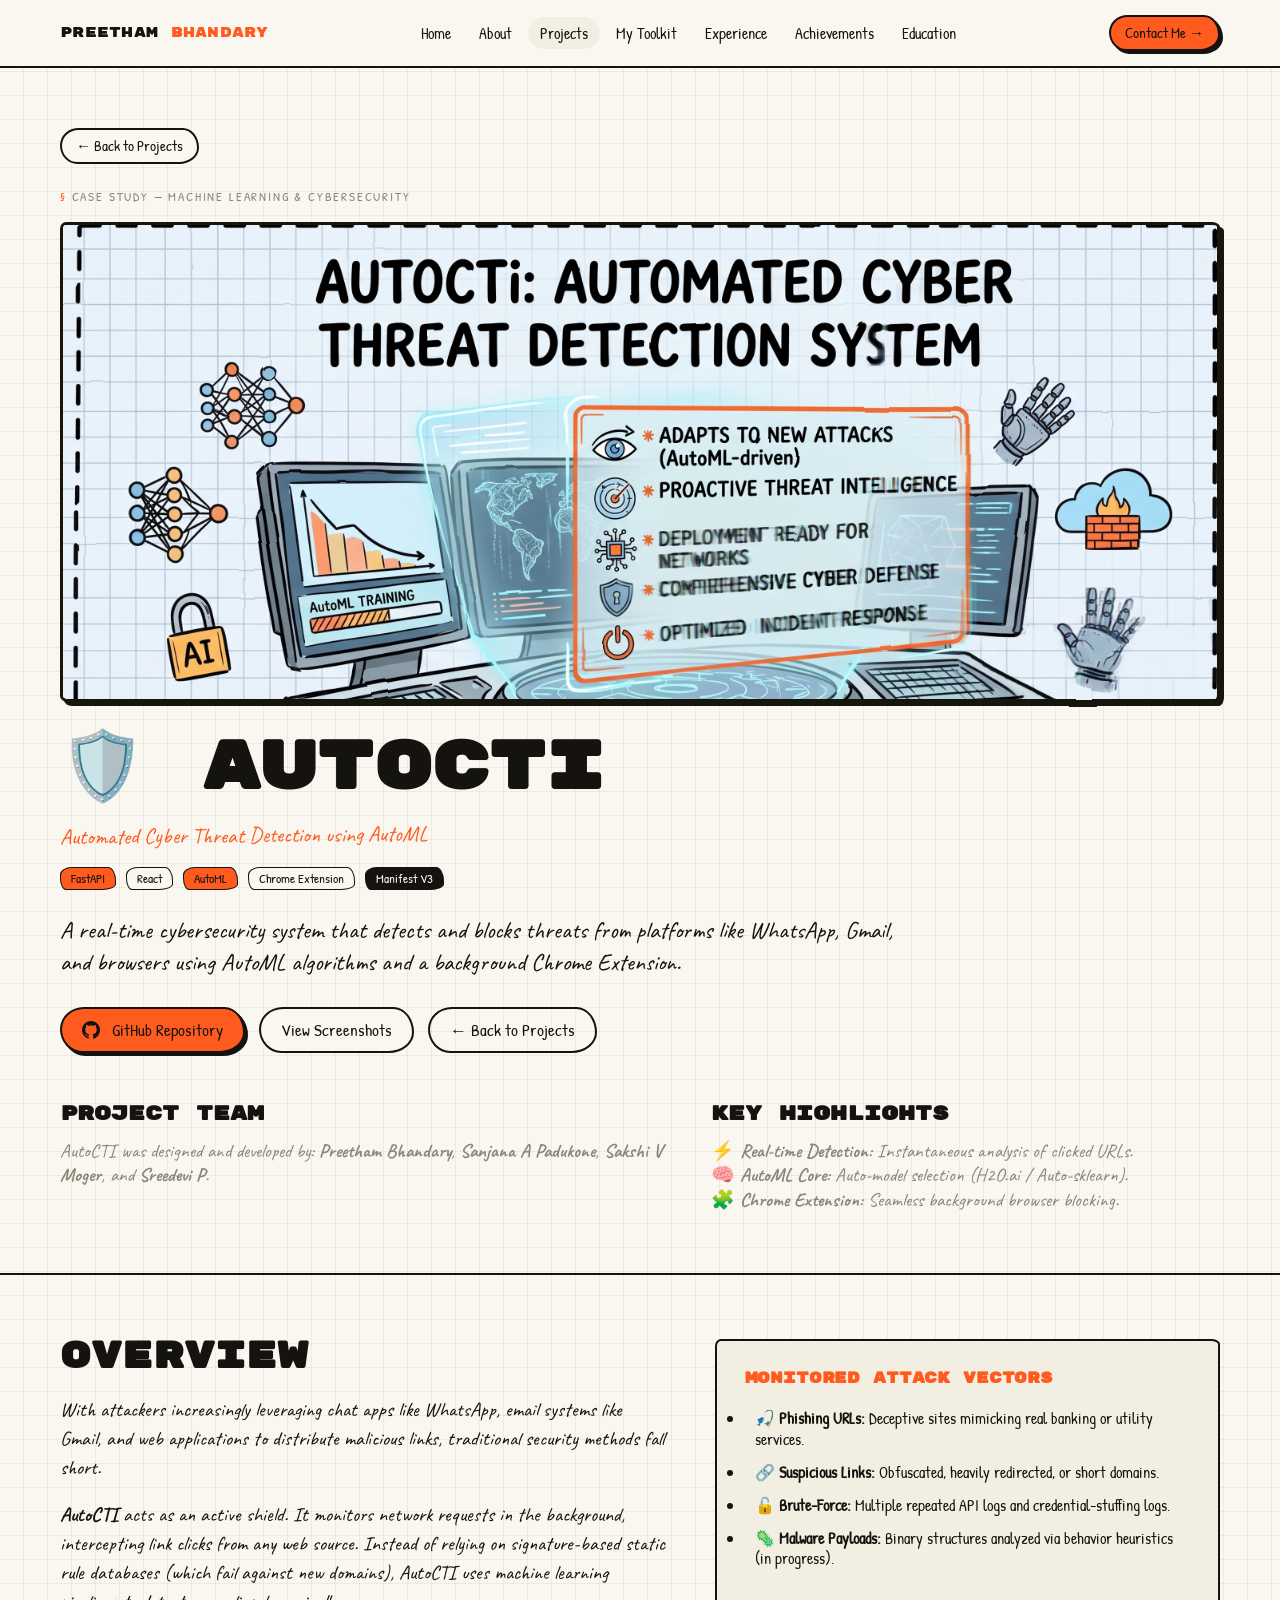
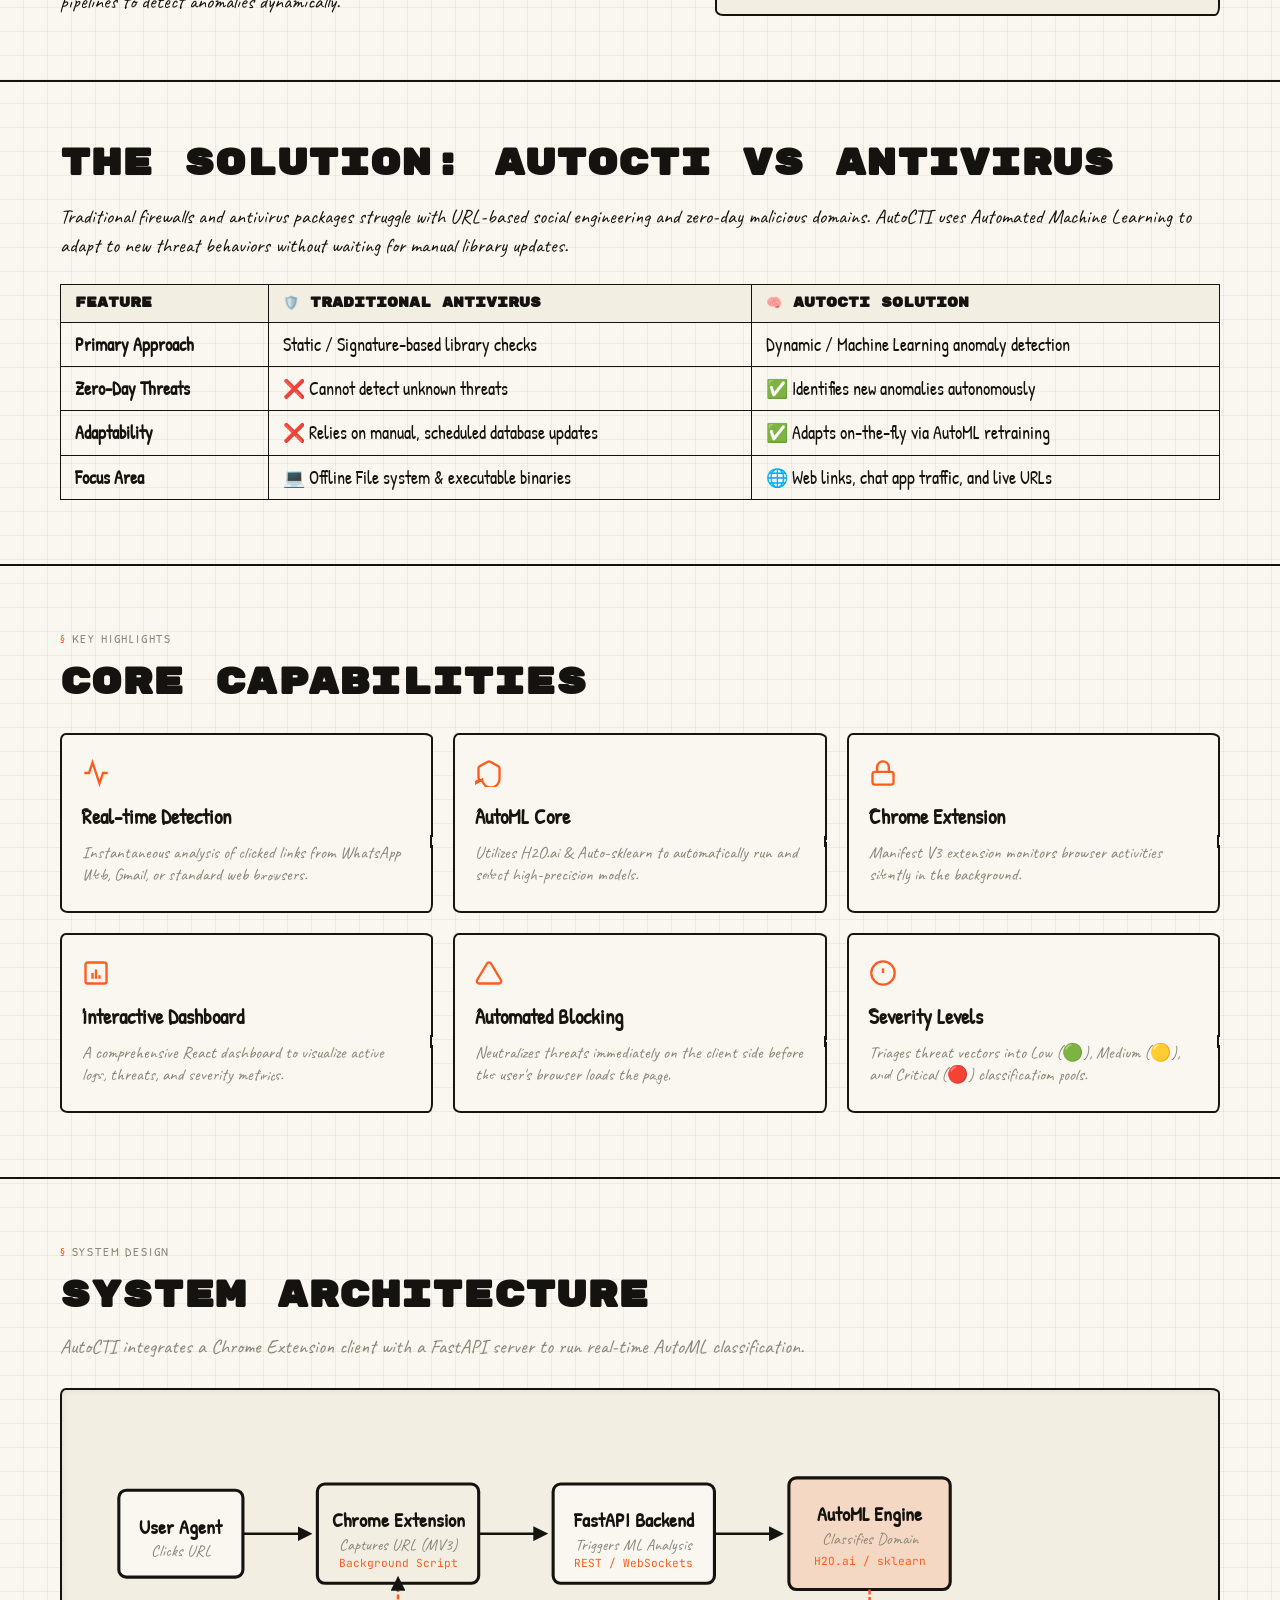
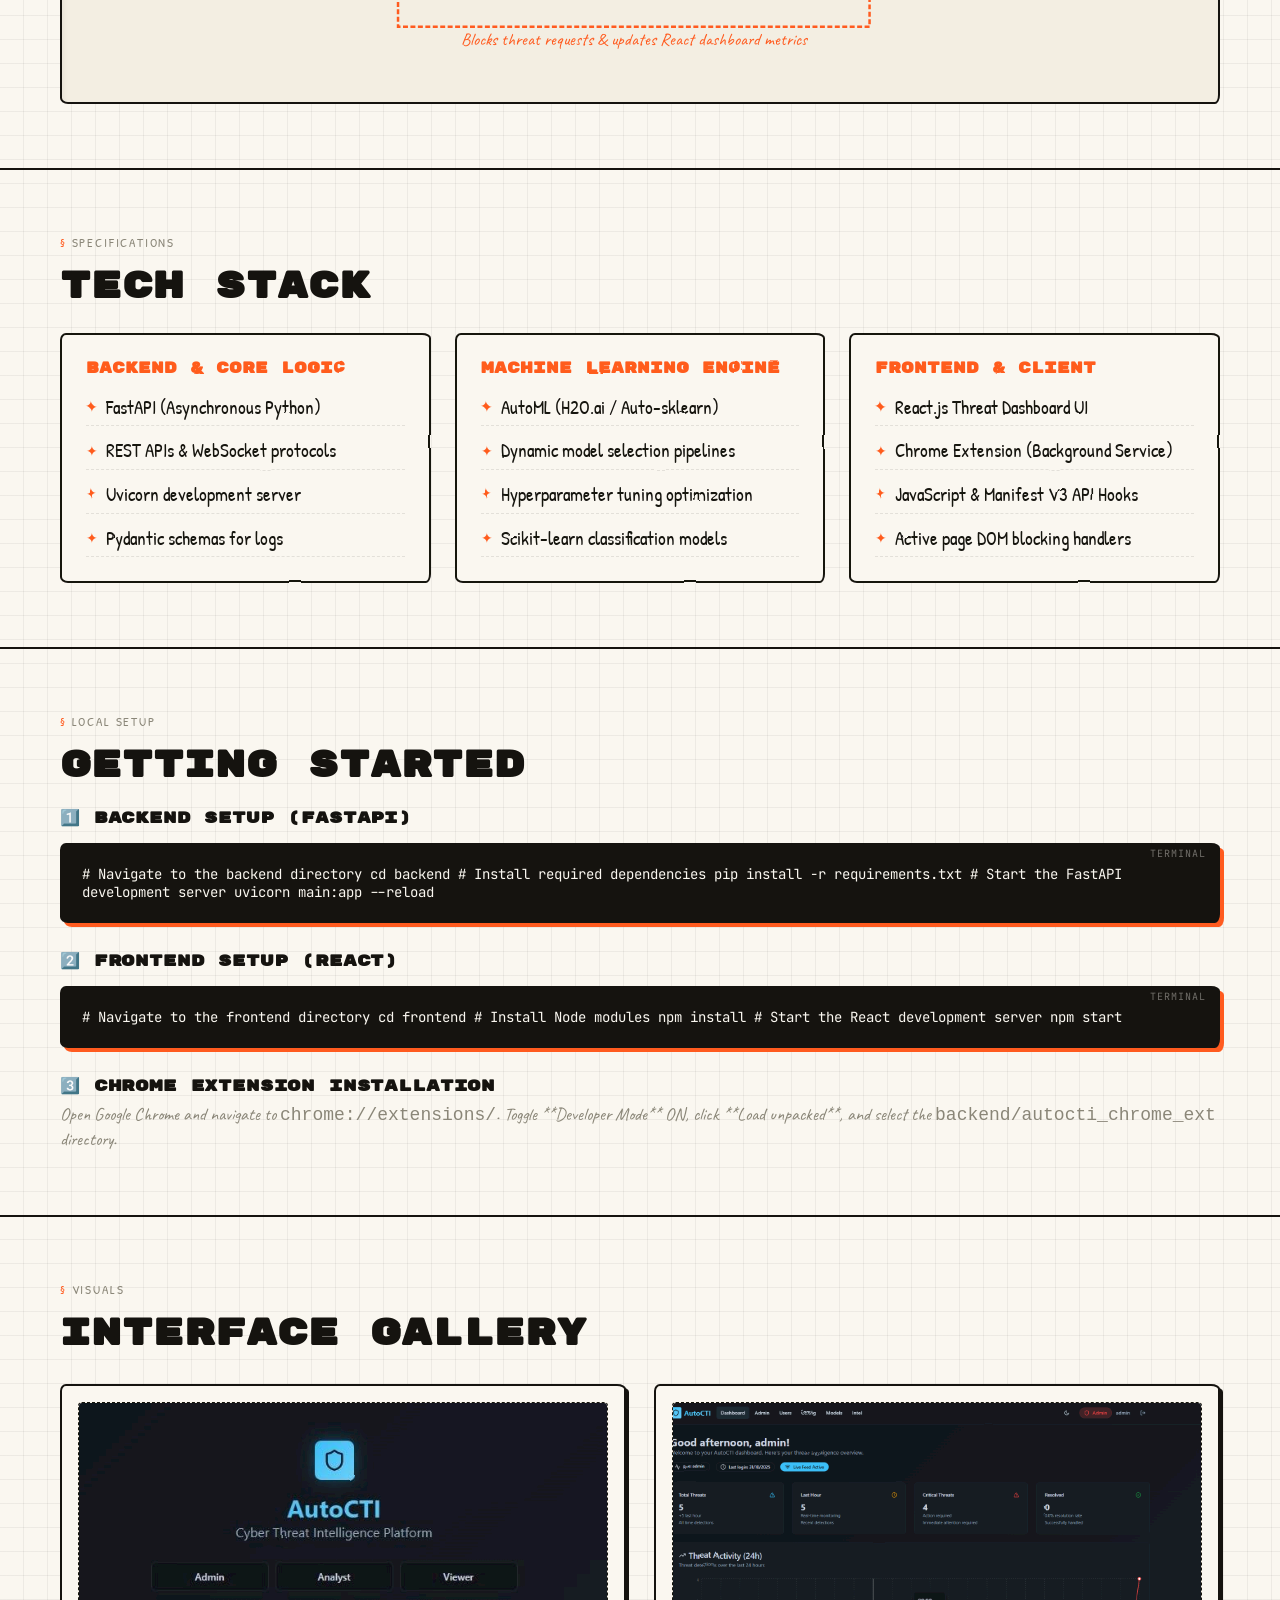
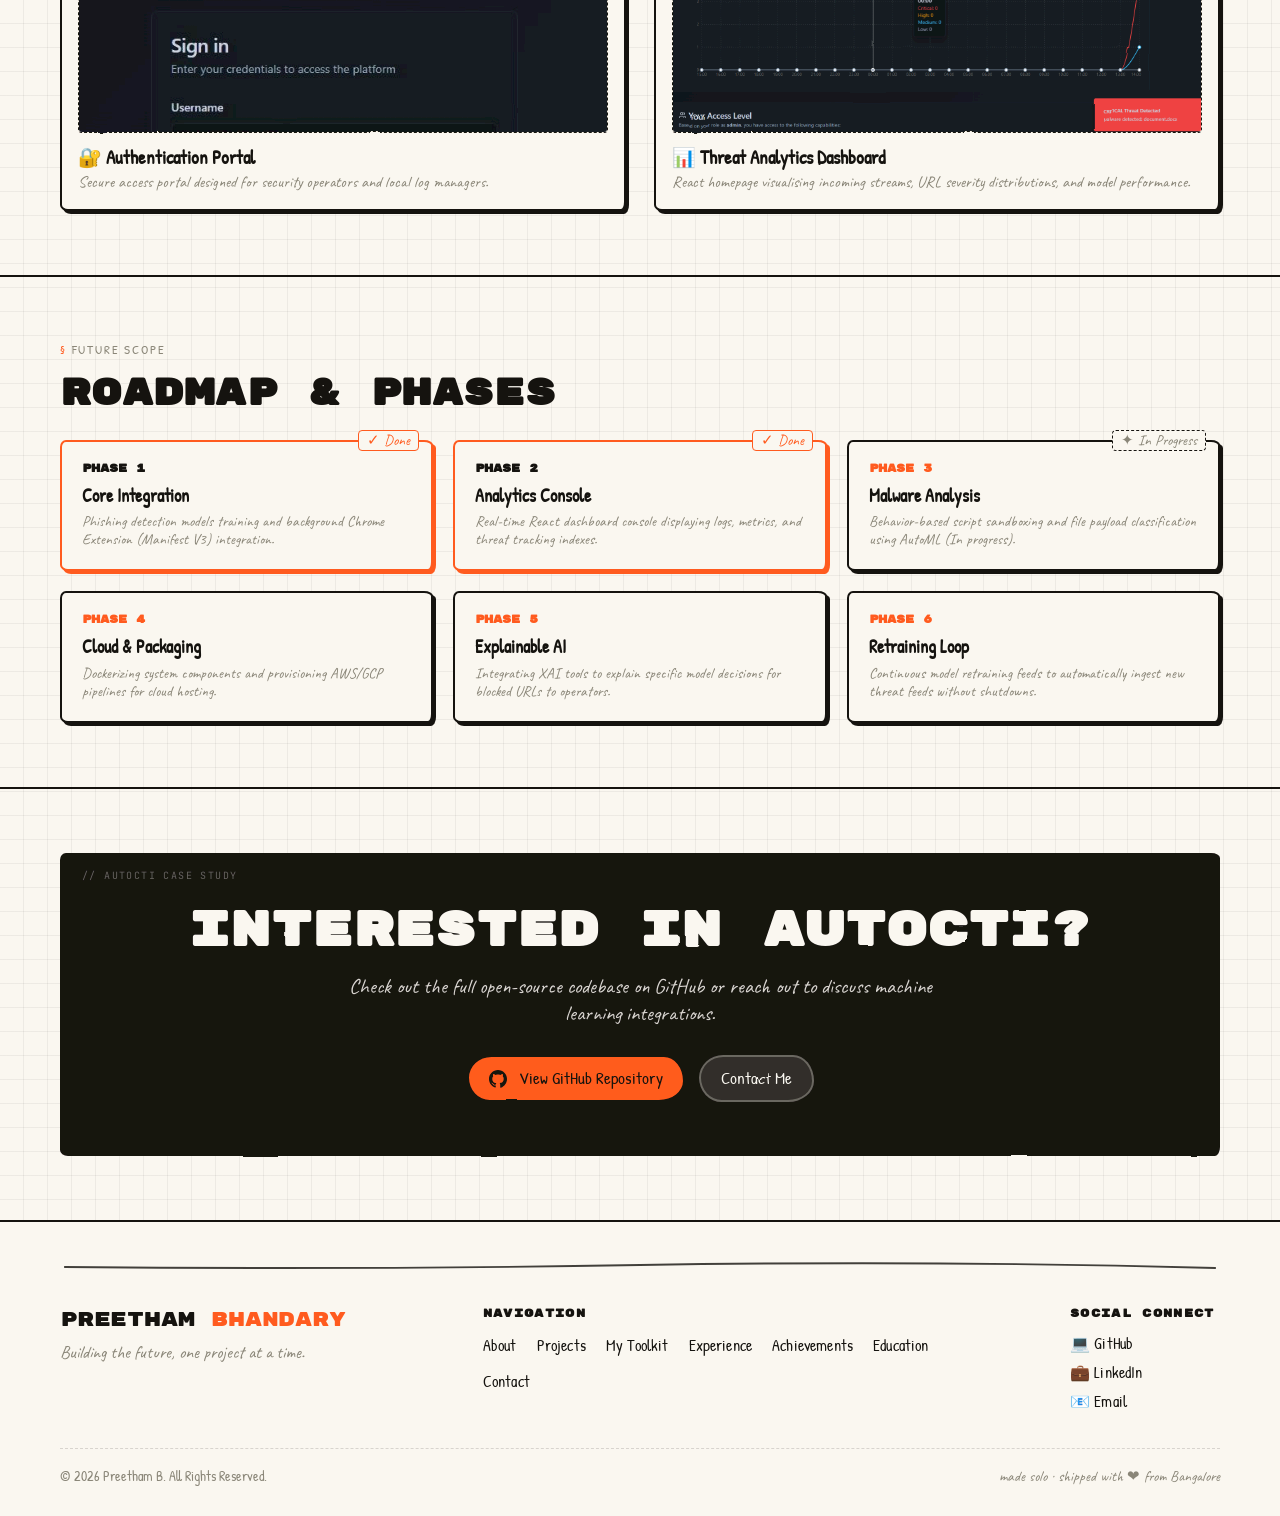
==== project-autocti.html @ 62f21dab "feat: complete portfolio updates, layout improvements, and design cleanup" ====
<!DOCTYPE html>
<html lang="en">

<head>
  <meta charset="UTF-8" />
  <meta name="viewport" content="width=device-width, initial-scale=1" />
  <title>AutoCTI Case Study — Preetham Bhandary</title>
  <meta name="description"
    content="Detailed case study of AutoCTI — an Automated Cyber Threat Detection system using AutoML, FastAPI, and React. Built by Preetham Bhandary." />
  <link rel="canonical" href="project-autocti.html" />
  <meta property="og:type" content="website" />
  <meta property="og:title" content="AutoCTI Case Study — Preetham Bhandary" />
  <meta property="og:description"
    content="Automated cyber threat detection utilizing machine learning, real-time WebSockets, and modern web tech stacks." />
  <!-- Fonts -->
  <link rel="preconnect" href="https://fonts.googleapis.com" />
  <link rel="preconnect" href="https://fonts.gstatic.com" crossorigin />
  <link
    href="https://fonts.googleapis.com/css2?family=Caveat:wght@400;600&family=Patrick+Hand&family=Rubik+Mono+One&family=JetBrains+Mono:wght@400;600&family=DM+Serif+Display:ital@0;1&display=swap"
    rel="stylesheet" />
  <link rel="stylesheet" href="shared.css" />

  <style>
    /* ===== CASE STUDY PAGE STYLES ===== */
    .case-hero {
      padding: 60px 0;
      border-bottom: 2px solid var(--rule);
      text-align: left;
      position: relative;
    }

    .case-banner {
      width: 100%;
      height: clamp(240px, 40vw, 480px);
      border: 3px solid var(--rule);
      border-radius: var(--radius);
      overflow: hidden;
      margin-bottom: 32px;
      background: var(--paper-2);
      box-shadow: 4px 4px 0 var(--rule);
    }

    .case-banner img {
      width: 100%;
      height: 100%;
      object-fit: cover;
      object-position: top;
      display: block;
    }

    .tech-badges {
      display: flex;
      gap: 10px;
      flex-wrap: wrap;
      margin: 18px 0 24px;
    }

    .case-title {
      font-size: clamp(32px, 6vw, 68px);
      line-height: 1.0;
      margin-bottom: 16px;
    }

    .case-meta {
      display: grid;
      grid-template-columns: 1.2fr 1fr;
      gap: 40px;
      margin-top: 48px;
      align-items: start;
    }

    .case-meta h3 {
      font-family: 'Rubik Mono One', sans-serif;
      font-size: 20px;
      margin-bottom: 12px;
      text-transform: uppercase;
    }

    /* Grid Layouts for Sections */
    .two-col-grid {
      display: grid;
      grid-template-columns: 1.2fr 1fr;
      gap: 48px;
    }

    .detail-section {
      padding: 64px 0;
      border-bottom: 2px solid var(--rule);
    }

    .section-title {
      font-family: 'Rubik Mono One', sans-serif;
      font-size: clamp(24px, 4vw, 36px);
      line-height: 1.0;
      margin-bottom: 20px;
    }

    .handwritten-highlight {
      font-family: 'Caveat', cursive;
      font-size: 22px;
      color: var(--accent);
      line-height: 1.3;
      margin-bottom: 20px;
      transform: rotate(-0.5deg);
    }

    /* Features Grid */
    .features-grid {
      display: grid;
      grid-template-columns: repeat(3, 1fr);
      gap: 20px;
      margin-top: 32px;
    }

    .feature-card {
      padding: 24px 20px;
      min-height: 180px;
      display: flex;
      flex-direction: column;
      gap: 12px;
      transition: transform 0.15s ease, box-shadow 0.15s ease;
    }

    .feature-card:hover {
      transform: translate(-3px, -3px);
      box-shadow: 4px 4px 0 var(--rule);
    }

    .feature-card svg {
      color: var(--accent);
      margin-bottom: 4px;
    }

    .feature-card h4 {
      font-family: 'Patrick Hand', cursive;
      font-size: 21px;
      font-weight: bold;
    }

    .feature-card p {
      font-family: 'Caveat', cursive;
      font-size: 17px;
      color: var(--muted);
      line-height: 1.25;
    }

    /* Architecture SVG Diagram */
    .arch-container {
      background: var(--paper-2);
      border: 2px solid var(--rule);
      border-radius: var(--radius);
      padding: 32px;
      margin-top: 28px;
      overflow-x: auto;
      display: flex;
      justify-content: center;
      box-shadow: inset 2px 2px 5px rgba(0, 0, 0, 0.05);
    }

    .arch-svg {
      min-width: 800px;
      height: auto;
    }

    /* Tech Stack */
    .tech-stack-grid {
      display: grid;
      grid-template-columns: repeat(3, 1fr);
      gap: 24px;
      margin-top: 28px;
    }

    .stack-box {
      padding: 24px;
    }

    .stack-box h4 {
      font-family: 'Rubik Mono One', sans-serif;
      font-size: 15px;
      margin-bottom: 16px;
      color: var(--accent);
    }

    .stack-box ul {
      list-style: none;
      display: flex;
      flex-direction: column;
      gap: 12px;
    }

    .stack-box li {
      font-family: 'Patrick Hand', cursive;
      font-size: 19px;
      display: flex;
      align-items: center;
      gap: 8px;
      border-bottom: 1px dashed rgba(21, 19, 15, .1);
      padding-bottom: 6px;
    }

    .stack-box li::before {
      content: "✦";
      color: var(--accent);
      font-size: 14px;
    }

    /* Table styling */
    .comparison-table {
      width: 100%;
      border-collapse: collapse;
      font-family: 'Patrick Hand', cursive;
      font-size: 18px;
      margin-top: 20px;
    }

    .comparison-table th,
    .comparison-table td {
      border: 1.5px solid var(--rule);
      padding: 10px 14px;
      text-align: left;
    }

    .comparison-table th {
      background: var(--paper-2);
      font-family: 'Rubik Mono One', sans-serif;
      font-size: 13px;
      text-transform: uppercase;
    }

    .comparison-table tr:hover {
      background: rgba(255, 91, 31, .04);
    }

    /* Gallery */
    .gallery-grid {
      display: grid;
      grid-template-columns: repeat(2, 1fr);
      gap: 28px;
      margin-top: 32px;
    }

    .gallery-item {
      border: 2px solid var(--rule);
      border-radius: var(--radius);
      background: var(--paper);
      padding: 16px;
      box-shadow: 3px 3px 0 var(--rule);
      transition: transform 0.15s ease, box-shadow 0.15s ease;
    }

    .gallery-item:hover {
      transform: translate(-3px, -3px);
      box-shadow: 6px 6px 0 var(--rule);
    }

    .gallery-visual {
      background: var(--paper-2);
      border: 1.5px dashed var(--rule);
      border-radius: 4px;
      aspect-ratio: 16/10;
      display: flex;
      align-items: center;
      justify-content: center;
      overflow: hidden;
      margin-bottom: 12px;
      position: relative;
    }

    .gallery-title {
      font-family: 'Patrick Hand', cursive;
      font-size: 19px;
      font-weight: bold;
    }

    .gallery-desc {
      font-family: 'Caveat', cursive;
      font-size: 16px;
      color: var(--muted);
      margin-top: 2px;
    }

    /* Timeline / Roadmap steps */
    .roadmap-list {
      list-style: none;
      display: grid;
      grid-template-columns: repeat(3, 1fr);
      gap: 20px;
      margin-top: 28px;
    }

    .roadmap-item {
      border: 2px solid var(--rule);
      border-radius: var(--radius);
      padding: 20px;
      position: relative;
      background: var(--paper);
      box-shadow: 3px 3px 0 var(--rule);
    }

    .roadmap-item.completed {
      border-color: var(--accent);
      box-shadow: 3px 3px 0 var(--accent);
    }

    .roadmap-item.completed::after {
      content: "✓ Done";
      position: absolute;
      top: -12px;
      right: 12px;
      font-family: 'Caveat', cursive;
      font-size: 15px;
      color: var(--accent);
      background: var(--paper);
      padding: 0 8px;
      border: 1.5px solid var(--accent);
      border-radius: 4px;
    }

    .roadmap-item.in-progress::after {
      content: "✦ In Progress";
      position: absolute;
      top: -12px;
      right: 12px;
      font-family: 'Caveat', cursive;
      font-size: 15px;
      color: var(--muted);
      background: var(--paper);
      padding: 0 8px;
      border: 1.5px dashed var(--rule);
      border-radius: 4px;
    }

    .roadmap-item h4 {
      font-family: 'Rubik Mono One', sans-serif;
      font-size: 11px;
      color: var(--accent);
      margin-bottom: 8px;
    }

    .roadmap-item.completed h4 {
      color: var(--ink);
    }

    .roadmap-item h5 {
      font-family: 'Patrick Hand', cursive;
      font-size: 18px;
      font-weight: bold;
      margin-bottom: 6px;
    }

    .roadmap-item p {
      font-family: 'Caveat', cursive;
      font-size: 15px;
      color: var(--muted);
      line-height: 1.2;
    }

    /* Getting started codes */
    .code-console {
      background: var(--ink);
      color: var(--paper);
      padding: 20px;
      border-radius: var(--radius);
      font-family: 'JetBrains Mono', monospace;
      font-size: 14px;
      margin-top: 14px;
      position: relative;
      overflow-x: auto;
      border: 2px solid var(--rule);
      box-shadow: 4px 4px 0 var(--accent);
    }

    .code-console::before {
      content: "Terminal";
      position: absolute;
      top: 2px;
      right: 12px;
      font-size: 10px;
      opacity: 0.4;
      text-transform: uppercase;
      letter-spacing: 0.1em;
    }

    /* CTA Section */
    .cta-box {
      border: 2px solid var(--rule);
      border-radius: var(--radius);
      background: var(--ink);
      color: var(--paper);
      padding: 52px 48px;
      text-align: center;
      margin: 64px 0;
      position: relative;
      overflow: hidden;
    }

    .cta-box::before {
      content: "// AUTOCTI CASE STUDY";
      font-family: 'JetBrains Mono', monospace;
      font-size: 10px;
      letter-spacing: .14em;
      opacity: .35;
      position: absolute;
      top: 14px;
      left: 20px;
    }

    .cta-box h2 {
      font-family: 'Rubik Mono One', sans-serif;
      font-size: clamp(26px, 4vw, 48px);
      line-height: 1.0;
      margin-bottom: 18px;
    }

    .cta-box p {
      font-family: 'Caveat', cursive;
      font-size: 21px;
      opacity: .85;
      max-width: 600px;
      margin: 0 auto 28px;
    }

    .cta-buttons {
      display: flex;
      gap: 14px;
      justify-content: center;
      flex-wrap: wrap;
    }

    /* RESPONSIVE BREAKPOINTS */
    @media (max-width: 980px) {
      .features-grid {
        grid-template-columns: repeat(2, 1fr);
      }

      .roadmap-list {
        grid-template-columns: 1fr;
        gap: 16px;
      }

      .tech-stack-grid {
        grid-template-columns: 1fr;
        gap: 16px;
      }

      .two-col-grid {
        grid-template-columns: 1fr;
        gap: 32px;
      }

      .case-meta {
        grid-template-columns: 1fr;
        gap: 24px;
      }
    }

    @media (max-width: 620px) {
      .features-grid {
        grid-template-columns: 1fr;
      }

      .gallery-grid {
        grid-template-columns: 1fr;
      }

      .cta-box {
        padding: 36px 20px;
      }
    }
    footer a {
      transition: color 0.15s;
    }
    footer a:hover {
      color: var(--accent) !important;
    }
  </style>
</head>

<body>

  <!-- SVG Filters -->
  <svg width="0" height="0" style="position:absolute;overflow:hidden" aria-hidden="true">
    <defs>
      <filter id="wobble">
        <feTurbulence type="fractalNoise" baseFrequency="0.018" numOctaves="2" seed="3" />
        <feDisplacementMap in="SourceGraphic" scale="2" />
      </filter>
      <filter id="wobble-2">
        <feTurbulence type="fractalNoise" baseFrequency="0.03" numOctaves="2" seed="7" />
        <feDisplacementMap in="SourceGraphic" scale="3" />
      </filter>
    </defs>
  </svg>

  <!-- NAVBAR -->
  <nav class="navbar" role="navigation">
    <div class="wrap nav-wrap">
      <a href="index.html" class="nav-logo">PREETHAM <span>BHANDARY</span></a>
      <ul class="nav-links">
        <li><a href="index.html">Home</a></li>
        <li><a href="index.html#about">About</a></li>
        <li><a href="projects.html" class="active">Projects</a></li>
        <li><a href="index.html#toolkit">My Toolkit</a></li>
        <li><a href="index.html#experience">Experience</a></li>
        <li><a href="index.html#achievements">Achievements</a></li>
        <li><a href="index.html#education">Education</a></li>
      </ul>
      <a href="index.html#contact" class="btn primary nav-cta sm">Contact Me →</a>
      <button class="nav-toggle" aria-label="Open menu" onclick="toggleMenu()">☰</button>
    </div>
  </nav>
  <div class="mobile-menu" id="mobileMenu">
    <a href="index.html" onclick="toggleMenu()">Home</a>
    <a href="index.html#about" onclick="toggleMenu()">About</a>
    <a href="projects.html" onclick="toggleMenu()">Projects</a>
    <a href="index.html#toolkit" onclick="toggleMenu()">My Toolkit</a>
    <a href="index.html#experience" onclick="toggleMenu()">Experience</a>
    <a href="index.html#achievements" onclick="toggleMenu()">Achievements</a>
    <a href="index.html#education" onclick="toggleMenu()">Education</a>
    <a href="index.html#contact" onclick="toggleMenu()">Contact</a>
  </div>

  <!-- HERO SECTION -->
  <header class="case-hero">
    <div class="wrap">
      <a href="projects.html" class="btn sm" style="margin-bottom: 24px;">← Back to Projects</a>
      <div class="section-tag">Case Study — Machine Learning &amp; Cybersecurity</div>

      <div class="case-banner wobble">
        <img src="photos/autocti.png" alt="AutoCTI - Automated Cyber Threat Detection Using AutoML" />
      </div>

      <h1 class="case-title h-display">🛡️ AutoCTI</h1>
      <p class="handwritten-highlight">Automated Cyber Threat Detection using AutoML</p>

      <div class="tech-badges">
        <span class="tag accent">FastAPI</span>
        <span class="tag">React</span>
        <span class="tag accent">AutoML</span>
        <span class="tag">Chrome Extension</span>
        <span class="tag ink">Manifest V3</span>
      </div>

      <p class="h-hand" style="font-size: 24px; line-height: 1.35; max-width: 850px; margin-bottom: 28px;">
        A real-time cybersecurity system that detects and blocks threats from platforms like WhatsApp, Gmail, and
        browsers using AutoML algorithms and a background Chrome Extension.
      </p>

      <div class="hero-ctas" style="justify-content: flex-start; margin-bottom: 0;">
        <a href="https://github.com/preethu2896/AUTOCTI" target="_blank" rel="noopener" class="btn primary">
          <svg viewBox="0 0 24 24" width="18" height="18" fill="currentColor" style="margin-right: 4px;">
            <path
              d="M12 0C5.37 0 0 5.37 0 12c0 5.3 3.43 9.8 8.205 11.385.6.11.82-.26.82-.577v-2.234c-3.338.724-4.042-1.61-4.042-1.61C4.422 18.07 3.633 17.7 3.633 17.7c-1.087-.744.084-.729.084-.729 1.205.084 1.838 1.236 1.838 1.236 1.07 1.835 2.809 1.305 3.495.998.108-.776.417-1.305.76-1.605-2.665-.3-5.466-1.332-5.466-5.93 0-1.31.465-2.38 1.235-3.22-.135-.303-.54-1.523.105-3.176 0 0 1.005-.322 3.3 1.23.96-.267 1.98-.399 3-.405 1.02.006 2.04.138 3 .405 2.28-1.552 3.285-1.23 3.285-1.23.645 1.653.24 2.873.12 3.176.765.84 1.23 1.91 1.23 3.22 0 4.61-2.805 5.625-5.475 5.92.42.36.81 1.096.81 2.22v3.293c0 .319.22.694.825.576C20.565 21.795 24 17.3 24 12c0-6.63-5.37-12-12-12z" />
          </svg>
          GitHub Repository
        </a>
        <a href="#gallery" class="btn">View Screenshots</a>
        <a href="projects.html" class="btn ghost">← Back to Projects</a>
      </div>

      <div class="case-meta">
        <div>
          <h3>Project Team</h3>
          <p class="h-hand" style="font-size: 19px; color: var(--muted)">
            AutoCTI was designed and developed by:
            <strong>Preetham Bhandary</strong>,
            <strong>Sanjana A Padukone</strong>,
            <strong>Sakshi V Moger</strong>, and
            <strong>Sreedevi P</strong>.
          </p>
        </div>
        <div>
          <h3>Key Highlights</h3>
          <p class="h-hand" style="font-size: 19px; color: var(--muted)">
            ⚡ <strong>Real-time Detection:</strong> Instantaneous analysis of clicked URLs.<br />
            🧠 <strong>AutoML Core:</strong> Auto-model selection (H2O.ai / Auto-sklearn).<br />
            🧩 <strong>Chrome Extension:</strong> Seamless background browser blocking.
          </p>
        </div>
      </div>
    </div>
  </header>

  <!-- OVERVIEW & PROBLEM STATEMENT -->
  <section class="detail-section" id="problem">
    <div class="wrap">
      <div class="two-col-grid reveal">
        <div>
          <h2 class="section-title">Overview</h2>
          <p class="h-hand" style="font-size: 20px; line-height: 1.45; margin-bottom: 18px;">
            With attackers increasingly leveraging chat apps like WhatsApp, email systems like Gmail, and web
            applications to distribute malicious links, traditional security methods fall short.
          </p>
          <p class="h-hand" style="font-size: 20px; line-height: 1.45;">
            <strong>AutoCTI</strong> acts as an active shield. It monitors network requests in the background,
            intercepting link clicks from any web source. Instead of relying on signature-based static rule databases
            (which fail against new domains), AutoCTI uses machine learning pipelines to detect anomalies dynamically.
          </p>
        </div>
        <div class="box fill" style="padding: 28px;">
          <h3 class="h-display" style="font-size: 15px; margin-bottom: 14px; color: var(--accent);">Monitored Attack
            Vectors</h3>
          <ul class="feature-list" style="margin-bottom: 0;">
            <li style="font-size: 16px; padding: 6px 10px;">🎣 <strong>Phishing URLs:</strong> Deceptive sites mimicking
              real banking or utility services.</li>
            <li style="font-size: 16px; padding: 6px 10px;">🔗 <strong>Suspicious Links:</strong> Obfuscated, heavily
              redirected, or short domains.</li>
            <li style="font-size: 16px; padding: 6px 10px;">🔓 <strong>Brute-Force:</strong> Multiple repeated API logs
              and credential-stuffing logs.</li>
            <li style="font-size: 16px; padding: 6px 10px;">🦠 <strong>Malware Payloads:</strong> Binary structures
              analyzed via behavior heuristics (in progress).</li>
          </ul>
        </div>
      </div>
    </div>
  </section>

  <!-- SOLUTION SECTION -->
  <section class="detail-section" id="solution">
    <div class="wrap">
      <div class="reveal">
        <h2 class="section-title">The Solution: AutoCTI vs Antivirus</h2>
        <p class="h-hand" style="font-size: 20px; line-height: 1.45; margin-bottom: 24px;">
          Traditional firewalls and antivirus packages struggle with URL-based social engineering and zero-day malicious
          domains. AutoCTI uses Automated Machine Learning to adapt to new threat behaviors without waiting for manual
          library updates.
        </p>

        <table class="comparison-table">
          <thead>
            <tr>
              <th>Feature</th>
              <th>🛡️ Traditional Antivirus</th>
              <th>🧠 AutoCTI Solution</th>
            </tr>
          </thead>
          <tbody>
            <tr>
              <td><strong>Primary Approach</strong></td>
              <td>Static / Signature-based library checks</td>
              <td>Dynamic / Machine Learning anomaly detection</td>
            </tr>
            <tr>
              <td><strong>Zero-Day Threats</strong></td>
              <td>❌ Cannot detect unknown threats</td>
              <td>✅ Identifies new anomalies autonomously</td>
            </tr>
            <tr>
              <td><strong>Adaptability</strong></td>
              <td>❌ Relies on manual, scheduled database updates</td>
              <td>✅ Adapts on-the-fly via AutoML retraining</td>
            </tr>
            <tr>
              <td><strong>Focus Area</strong></td>
              <td>💻 Offline File system &amp; executable binaries</td>
              <td>🌐 Web links, chat app traffic, and live URLs</td>
            </tr>
          </tbody>
        </table>
      </div>
    </div>
  </section>

  <!-- KEY FEATURES SECTION -->
  <section class="detail-section" id="features">
    <div class="wrap">
      <div class="section-tag">Key Highlights</div>
      <h2 class="section-title reveal">Core Capabilities</h2>

      <div class="features-grid">
        <!-- F1 -->
        <div class="box feature-card wobble reveal">
          <svg viewBox="0 0 24 24" width="28" height="28" stroke="currentColor" stroke-width="2" fill="none">
            <polyline points="22 12 18 12 15 21 9 3 6 12 2 12" />
          </svg>
          <h4>Real-time Detection</h4>
          <p>Instantaneous analysis of clicked links from WhatsApp Web, Gmail, or standard web browsers.</p>
        </div>
        <!-- F2 -->
        <div class="box feature-card wobble reveal" style="transition-delay: .05s">
          <svg viewBox="0 0 24 24" width="28" height="28" stroke="currentColor" stroke-width="2" fill="none">
            <path
              d="M21 16V8a2 2 0 0 0-1-1.73l-7-4a2 2 0 0 0-2 0l-7 4A2 2 0 0 0 3 8v8a2 2 0 0 0 1 1.73l-7 4a2 2 0 0 0 2 0l7-4A2 2 0 0 0 21 16z" />
          </svg>
          <h4>AutoML Core</h4>
          <p>Utilizes H2O.ai &amp; Auto-sklearn to automatically run and select high-precision models.</p>
        </div>
        <!-- F3 -->
        <div class="box feature-card wobble reveal" style="transition-delay: .1s">
          <svg viewBox="0 0 24 24" width="28" height="28" stroke="currentColor" stroke-width="2" fill="none">
            <rect x="3" y="11" width="18" height="11" rx="2" ry="2" />
            <path d="M7 11V7a5 5 0 0 1 10 0v4" />
          </svg>
          <h4>Chrome Extension</h4>
          <p>Manifest V3 extension monitors browser activities silently in the background.</p>
        </div>
        <!-- F4 -->
        <div class="box feature-card wobble reveal" style="transition-delay: .15s">
          <svg viewBox="0 0 24 24" width="28" height="28" stroke="currentColor" stroke-width="2" fill="none">
            <rect x="3" y="3" width="18" height="18" rx="2" />
            <path d="M9 17v-5M12 17V9M15 17v-3" />
          </svg>
          <h4>Interactive Dashboard</h4>
          <p>A comprehensive React dashboard to visualize active logs, threats, and severity metrics.</p>
        </div>
        <!-- F5 -->
        <div class="box feature-card wobble reveal" style="transition-delay: .2s">
          <svg viewBox="0 0 24 24" width="28" height="28" stroke="currentColor" stroke-width="2" fill="none">
            <path d="M10.29 3.86L1.82 18a2 2 0 0 0 1.71 3h16.94a2 2 0 0 0 1.71-3L13.71 3.86a2 2 0 0 0-3.42 0z" />
          </svg>
          <h4>Automated Blocking</h4>
          <p>Neutralizes threats immediately on the client side before the user's browser loads the page.</p>
        </div>
        <!-- F6 -->
        <div class="box feature-card wobble reveal" style="transition-delay: .25s">
          <svg viewBox="0 0 24 24" width="28" height="28" stroke="currentColor" stroke-width="2" fill="none">
            <circle cx="12" cy="12" r="10" />
            <line x1="12" y1="8" x2="12" y2="12" />
            <line x1="12" y1="16" x2="12.01" y2="16" />
          </svg>
          <h4>Severity Levels</h4>
          <p>Triages threat vectors into Low (🟢), Medium (🟡), and Critical (🔴) classification pools.</p>
        </div>
      </div>
    </div>
  </section>

  <!-- ARCHITECTURE SECTION -->
  <section class="detail-section" id="architecture">
    <div class="wrap">
      <div class="section-tag">System Design</div>
      <h2 class="section-title reveal">System Architecture</h2>
      <p class="h-hand" style="font-size: 20px; color: var(--muted); max-width: 750px; margin-bottom: 24px;">
        AutoCTI integrates a Chrome Extension client with a FastAPI server to run real-time AutoML classification.
      </p>

      <div class="arch-container reveal">
        <!-- SVG Architecture flow matching the sequence diagram in README -->
        <svg viewBox="0 0 880 200" class="arch-svg" xmlns="http://www.w3.org/2000/svg">
          <defs>
            <marker id="arrow" viewBox="0 0 10 10" refX="5" refY="5" markerWidth="6" markerHeight="6"
              orient="auto-start-reverse">
              <path d="M 0 0 L 10 5 L 0 10 z" fill="#15130f" />
            </marker>
          </defs>

          <!-- Column 1: User -->
          <rect x="20" y="55" width="100" height="70" rx="6" fill="#faf7f0" stroke="#15130f" stroke-width="2.5" />
          <text x="70" y="90" font-family="'Patrick Hand', cursive" font-size="16" font-weight="bold"
            text-anchor="middle" fill="#15130f">User Agent</text>
          <text x="70" y="108" font-family="'Caveat', cursive" font-size="13" text-anchor="middle" fill="#8a8678">Clicks
            URL</text>

          <line x1="120" y1="90" x2="170" y2="90" stroke="#15130f" stroke-width="2" marker-end="url(#arrow)" />

          <!-- Column 2: Chrome Extension -->
          <rect x="180" y="50" width="130" height="80" rx="6" fill="#f3eee2" stroke="#15130f" stroke-width="2.5" />
          <text x="245" y="85" font-family="'Patrick Hand', cursive" font-size="16" font-weight="bold"
            text-anchor="middle" fill="#15130f">Chrome Extension</text>
          <text x="245" y="103" font-family="'Caveat', cursive" font-size="13" text-anchor="middle"
            fill="#8a8678">Captures URL (MV3)</text>
          <text x="245" y="117" font-family="'JetBrains Mono', monospace" font-size="9" text-anchor="middle"
            fill="#ff5b1f">Background Script</text>

          <line x1="310" y1="90" x2="360" y2="90" stroke="#15130f" stroke-width="2" marker-end="url(#arrow)" />

          <!-- Column 3: FastAPI Backend -->
          <rect x="370" y="50" width="130" height="80" rx="6" fill="#faf7f0" stroke="#15130f" stroke-width="2.5" />
          <text x="435" y="85" font-family="'Patrick Hand', cursive" font-size="16" font-weight="bold"
            text-anchor="middle" fill="#15130f">FastAPI Backend</text>
          <text x="435" y="103" font-family="'Caveat', cursive" font-size="13" text-anchor="middle"
            fill="#8a8678">Triggers ML Analysis</text>
          <text x="435" y="117" font-family="'JetBrains Mono', monospace" font-size="9" text-anchor="middle"
            fill="#ff5b1f">REST / WebSockets</text>

          <line x1="500" y1="90" x2="550" y2="90" stroke="#15130f" stroke-width="2" marker-end="url(#arrow)" />

          <!-- Column 4: AutoML Engine -->
          <rect x="560" y="45" width="130" height="90" rx="6" fill="#ff5b1f" fill-opacity="0.15" stroke="#15130f"
            stroke-width="2.5" />
          <text x="625" y="80" font-family="'Patrick Hand', cursive" font-size="16" font-weight="bold"
            text-anchor="middle" fill="#15130f">AutoML Engine</text>
          <text x="625" y="98" font-family="'Caveat', cursive" font-size="13" text-anchor="middle"
            fill="#8a8678">Classifies Domain</text>
          <text x="625" y="115" font-family="'JetBrains Mono', monospace" font-size="9" text-anchor="middle"
            fill="#ff5b1f">H2O.ai / sklearn</text>

          <!-- Return Loops -->
          <path d="M 625 135 L 625 165 L 245 165 L 245 130" fill="none" stroke="#ff5b1f" stroke-width="2"
            marker-end="url(#arrow)" stroke-dasharray="4,2" />
          <text x="435" y="180" font-family="'Caveat', cursive" font-size="14" fill="#ff5b1f"
            text-anchor="middle">Blocks threat requests &amp; updates React dashboard metrics</text>
        </svg>
      </div>
    </div>
  </section>

  <!-- TECHNOLOGY STACK -->
  <section class="detail-section" id="techstack">
    <div class="wrap">
      <div class="section-tag">Specifications</div>
      <h2 class="section-title reveal">Tech Stack</h2>

      <div class="tech-stack-grid reveal">
        <!-- Backend -->
        <div class="box stack-box wobble">
          <h4>Backend &amp; Core Logic</h4>
          <ul>
            <li>FastAPI (Asynchronous Python)</li>
            <li>REST APIs &amp; WebSocket protocols</li>
            <li>Uvicorn development server</li>
            <li>Pydantic schemas for logs</li>
          </ul>
        </div>
        <!-- ML -->
        <div class="box stack-box wobble">
          <h4>Machine Learning Engine</h4>
          <ul>
            <li>AutoML (H2O.ai / Auto-sklearn)</li>
            <li>Dynamic model selection pipelines</li>
            <li>Hyperparameter tuning optimization</li>
            <li>Scikit-learn classification models</li>
          </ul>
        </div>
        <!-- Frontend -->
        <div class="box stack-box wobble">
          <h4>Frontend &amp; Client</h4>
          <ul>
            <li>React.js Threat Dashboard UI</li>
            <li>Chrome Extension (Background Service)</li>
            <li>JavaScript &amp; Manifest V3 API Hooks</li>
            <li>Active page DOM blocking handlers</li>
          </ul>
        </div>
      </div>
    </div>
  </section>

  <!-- GETTING STARTED -->
  <section class="detail-section" id="setup">
    <div class="wrap">
      <div class="section-tag">Local Setup</div>
      <h2 class="section-title reveal">Getting Started</h2>

      <div class="reveal">
        <h3 class="h-display" style="font-size: 16px; margin-top: 24px;">1️⃣ Backend Setup (FastAPI)</h3>
        <div class="code-console">
          # Navigate to the backend directory
          cd backend

          # Install required dependencies
          pip install -r requirements.txt

          # Start the FastAPI development server
          uvicorn main:app --reload
        </div>

        <h3 class="h-display" style="font-size: 16px; margin-top: 28px;">2️⃣ Frontend Setup (React)</h3>
        <div class="code-console">
          # Navigate to the frontend directory
          cd frontend

          # Install Node modules
          npm install

          # Start the React development server
          npm start
        </div>

        <h3 class="h-display" style="font-size: 16px; margin-top: 28px;">3️⃣ Chrome Extension Installation</h3>
        <p class="h-hand" style="font-size: 18px; margin-top: 6px; color: var(--muted)">
          Open Google Chrome and navigate to <code>chrome://extensions/</code>. Toggle **Developer Mode** ON, click
          **Load unpacked**, and select the <code>backend/autocti_chrome_ext</code> directory.
        </p>
      </div>
    </div>
  </section>

  <!-- GALLERY SECTION -->
  <section class="detail-section" id="gallery">
    <div class="wrap">
      <div class="section-tag">Visuals</div>
      <h2 class="section-title reveal">Interface Gallery</h2>

      <div class="gallery-grid">
        <!-- Screenshot 1 -->
        <div class="gallery-item reveal">
          <div class="gallery-visual wobble">
            <img src="photos/login.jpeg" alt="AUTOCTI Project"
              style="width:100%;height:100%;object-fit:cover;object-position:top;display:block;" />
          </div>
          <div class="gallery-title">🔐 Authentication Portal</div>
          <div class="gallery-desc">Secure access portal designed for security operators and local log managers.</div>
        </div>

        <!-- Screenshot 2 -->
        <div class="gallery-item reveal" style="transition-delay: .08s">
          <div class="gallery-visual wobble">
            <img src="photos/homepage.png" alt="AUTOCTI Project"
              style="width:100%;height:100%;object-fit:cover;object-position:top;display:block;" />
          </div>
          <div class="gallery-title">📊 Threat Analytics Dashboard</div>
          <div class="gallery-desc">React homepage visualising incoming streams, URL severity distributions, and model
            performance.</div>
        </div>
      </div>
    </div>
  </section>

  <!-- ROADMAP SECTION -->
  <section class="detail-section" id="roadmap">
    <div class="wrap">
      <div class="section-tag">Future Scope</div>
      <h2 class="section-title reveal">Roadmap &amp; Phases</h2>

      <div class="roadmap-list reveal">
        <!-- Phase 1 -->
        <div class="roadmap-item completed">
          <h4>Phase 1</h4>
          <h5>Core Integration</h5>
          <p>Phishing detection models training and background Chrome Extension (Manifest V3) integration.</p>
        </div>
        <!-- Phase 2 -->
        <div class="roadmap-item completed">
          <h4>Phase 2</h4>
          <h5>Analytics Console</h5>
          <p>Real-time React dashboard console displaying logs, metrics, and threat tracking indexes.</p>
        </div>
        <!-- Phase 3 -->
        <div class="roadmap-item in-progress">
          <h4>Phase 3</h4>
          <h5>Malware Analysis</h5>
          <p>Behavior-based script sandboxing and file payload classification using AutoML (In progress).</p>
        </div>
        <!-- Phase 4 -->
        <div class="roadmap-item">
          <h4>Phase 4</h4>
          <h5>Cloud &amp; Packaging</h5>
          <p>Dockerizing system components and provisioning AWS/GCP pipelines for cloud hosting.</p>
        </div>
        <!-- Phase 5 -->
        <div class="roadmap-item">
          <h4>Phase 5</h4>
          <h5>Explainable AI</h5>
          <p>Integrating XAI tools to explain specific model decisions for blocked URLs to operators.</p>
        </div>
        <!-- Phase 6 -->
        <div class="roadmap-item">
          <h4>Phase 6</h4>
          <h5>Retraining Loop</h5>
          <p>Continuous model retraining feeds to automatically ingest new threat feeds without shutdowns.</p>
        </div>
      </div>
    </div>
  </section>

  <!-- CTA SECTION -->
  <section class="wrap">
    <div class="cta-box wobble reveal">
      <h2>Interested in AutoCTI?</h2>
      <p class="h-hand">Check out the full open-source codebase on GitHub or reach out to discuss machine learning
        integrations.</p>

      <div class="cta-buttons">
        <a href="https://github.com/preethu2896/AUTOCTI" target="_blank" rel="noopener" class="btn primary">
          <svg viewBox="0 0 24 24" width="18" height="18" fill="currentColor" style="margin-right: 4px;">
            <path
              d="M12 0C5.37 0 0 5.37 0 12c0 5.3 3.43 9.8 8.205 11.385.6.11.82-.26.82-.577v-2.234c-3.338.724-4.042-1.61-4.042-1.61C4.422 18.07 3.633 17.7 3.633 17.7c-1.087-.744.084-.729.084-.729 1.205.084 1.838 1.236 1.838 1.236 1.07 1.835 2.809 1.305 3.495.998.108-.776.417-1.305.76-1.605-2.665-.3-5.466-1.332-5.466-5.93 0-1.31.465-2.38 1.235-3.22-.135-.303-.54-1.523.105-3.176 0 0 1.005-.322 3.3 1.23.96-.267 1.98-.399 3-.405 1.02.006 2.04.138 3 .405 2.28-1.552 3.285-1.23 3.285-1.23.645 1.653.24 2.873.12 3.176.765.84 1.23 1.91 1.23 3.22 0 4.61-2.805 5.625-5.475 5.92.42.36.81 1.096.81 2.22v3.293c0 .319.22.694.825.576C20.565 21.795 24 17.3 24 12c0-6.63-5.37-12-12-12z" />
          </svg>
          View GitHub Repository
        </a>
        <a href="index.html#contact" class="btn"
          style="background: rgba(243, 238, 226, 0.12); color: var(--paper); border-color: rgba(243,238,226,0.3)">
          Contact Me
        </a>
      </div>
    </div>
  </section>

  <!-- ===== FOOTER ===== -->
  <footer style="border-top: 2px solid var(--rule); padding: 40px 0 30px; margin-top: 60px; background: var(--paper);">
    <div class="wrap">
      <!-- Hand-drawn divider line -->
      <svg viewBox="0 0 1200 10" width="100%" height="10" fill="none" stroke="var(--rule)" stroke-width="2" stroke-linecap="round" style="margin-bottom: 30px; opacity: 0.8;">
        <path d="M 5,5 Q 300,8 600,3 T 1195,6" />
      </svg>

      <div style="display: flex; justify-content: space-between; align-items: flex-start; flex-wrap: wrap; gap: 32px;">
        <!-- Left: Logo & Tagline -->
        <div style="max-width: 320px;">
          <div class="foot-logo h-display" style="font-size: 20px; margin-bottom: 8px;">PREETHAM <span>BHANDARY</span></div>
          <p class="h-hand" style="font-size: 18px; color: var(--muted);">Building the future, one project at a time.</p>
        </div>

        <!-- Middle: Navigation Links -->
        <div>
          <h5 class="h-display" style="font-size: 11px; text-transform: uppercase; letter-spacing: 0.12em; margin-bottom: 12px;">Navigation</h5>
          <ul style="list-style: none; display: flex; flex-wrap: wrap; gap: 12px 20px; max-width: 450px; padding: 0;">
            <li><a href="index.html#about" class="h-print" style="font-size: 16px;">About</a></li>
            <li><a href="projects.html" class="h-print" style="font-size: 16px;">Projects</a></li>
            <li><a href="index.html#toolkit" class="h-print" style="font-size: 16px;">My Toolkit</a></li>
            <li><a href="index.html#experience" class="h-print" style="font-size: 16px;">Experience</a></li>
            <li><a href="index.html#achievements" class="h-print" style="font-size: 16px;">Achievements</a></li>
            <li><a href="index.html#education" class="h-print" style="font-size: 16px;">Education</a></li>
            <li><a href="mailto:preethambhandary385@gmail.com" class="h-print" style="font-size: 16px;">Contact</a></li>
          </ul>
        </div>

        <!-- Right: Social Links -->
        <div style="min-width: 150px;">
          <h5 class="h-display" style="font-size: 11px; text-transform: uppercase; letter-spacing: 0.12em; margin-bottom: 12px;">Social Connect</h5>
          <ul style="list-style: none; display: flex; flex-direction: column; gap: 8px; padding: 0;">
            <li><a href="https://github.com/preethu2896" target="_blank" rel="noopener" class="h-print" style="font-size: 16px; display: flex; align-items: center; gap: 6px;">💻 GitHub</a></li>
            <li><a href="https://linkedin.com/in/preethambhandary" target="_blank" rel="noopener" class="h-print" style="font-size: 16px; display: flex; align-items: center; gap: 6px;">💼 LinkedIn</a></li>
            <li><a href="index.html#contact" class="h-print" style="font-size: 16px; display: flex; align-items: center; gap: 6px;">📧 Email</a></li>
          </ul>
        </div>
      </div>

      <!-- Copyright note -->
      <div style="margin-top: 36px; padding-top: 18px; border-top: 1px dashed rgba(21,19,15,0.15); display: flex; justify-content: space-between; align-items: center; flex-wrap: wrap; gap: 12px; font-family: 'Patrick Hand', cursive; font-size: 14px; color: var(--muted);">
        <span>© 2026 Preetham B. All Rights Reserved.</span>
        <span class="h-hand" style="font-size: 15px;">made solo · shipped with ❤ from Bangalore</span>
      </div>
    </div>
  </footer>

  <script src="shared.js"></script>
</body>

</html>
---- shared.css ----
/* ============================================================
   PREETHAM BHANDARY — Shared Design System
   Hand-drawn sketch aesthetic · Orange accent · Grid background
   ============================================================ */

/* ===== DESIGN TOKENS ===== */
:root {
  --ink: #15130f;
  --paper: #faf7f0;
  --paper-2: #f3eee2;
  --rule: #15130f;
  --muted: #8a8678;
  --accent: #ff5b1f;
  --accent-ink: #15130f;
  --grid: rgba(21,19,15,.055);
  --nav-h: 68px;
  --radius: 6px 9px 5px 8px / 7px 5px 9px 6px;
}

/* ===== RESET ===== */
*, *::before, *::after { box-sizing: border-box; margin: 0; padding: 0; }
html { scroll-behavior: smooth; }
body {
  font-family: 'Patrick Hand', cursive;
  font-size: 18px;
  line-height: 1.3;
  background: var(--paper);
  color: var(--ink);
  background-image:
    linear-gradient(var(--grid) 1px, transparent 1px),
    linear-gradient(90deg, var(--grid) 1px, transparent 1px);
  background-size: 24px 24px;
  background-position: -1px -1px;
}
a { color: inherit; text-decoration: none; }
button { font-family: inherit; cursor: pointer; }
img { display: block; max-width: 100%; }

/* ===== TYPOGRAPHY ===== */
.h-display { font-family: 'Rubik Mono One', 'Archivo Black', sans-serif; letter-spacing: -.01em; }
.h-hand    { font-family: 'Caveat', cursive; }
.h-print   { font-family: 'Patrick Hand', cursive; letter-spacing: .01em; }
.h-mono    { font-family: 'JetBrains Mono', monospace; }
.h-serif   { font-family: 'DM Serif Display', serif; }

/* ===== SKETCH PRIMITIVES ===== */
.box {
  border: 2px solid var(--rule);
  border-radius: var(--radius);
  background: var(--paper);
  position: relative;
}
.box.fill        { background: var(--paper-2); }
.box.fill-ink    { background: var(--ink); color: var(--paper); }
.box.fill-accent { background: var(--accent); color: var(--accent-ink); }
.box.dashed      { border-style: dashed; }

.wobble   { filter: url(#wobble); }
.wobble-2 { filter: url(#wobble-2); }

/* ===== BUTTONS ===== */
.btn {
  display: inline-flex; align-items: center; gap: 8px;
  padding: 10px 20px;
  border: 2px solid var(--rule);
  border-radius: 30px 26px 32px 28px / 28px 32px 26px 30px;
  background: var(--paper);
  color: var(--ink);
  font-family: 'Patrick Hand', cursive;
  font-size: 17px;
  cursor: pointer;
  text-decoration: none;
  white-space: nowrap;
  transition: transform .12s ease, box-shadow .12s ease;
}
.btn:hover            { transform: translate(-2px,-2px); box-shadow: 3px 3px 0 var(--rule); }
.btn.primary          { background: var(--accent); color: var(--accent-ink); box-shadow: 3px 3px 0 var(--rule); }
.btn.primary:hover    { transform: translate(-3px,-3px); box-shadow: 5px 5px 0 var(--rule); }
.btn.ink              { background: var(--ink); color: var(--paper); box-shadow: 3px 3px 0 var(--accent); }
.btn.ink:hover        { transform: translate(-3px,-3px); box-shadow: 5px 5px 0 var(--accent); }
.btn.ghost            { background: transparent; }
.btn.sm               { padding: 6px 14px; font-size: 15px; }
.btn.lg               { padding: 16px 32px; font-size: 20px; }

/* ===== TAGS ===== */
.tag {
  display: inline-block;
  font-family: 'Patrick Hand', cursive;
  font-size: 13px;
  padding: 2px 10px;
  border: 1.5px solid var(--rule);
  border-radius: 12px 8px 14px 6px / 8px 14px 6px 12px;
  background: var(--paper);
}
.tag.accent { background: var(--accent); }
.tag.ink    { background: var(--ink); color: var(--paper); }

/* ===== THUMBNAIL ===== */
.thumb {
  background: var(--paper-2);
  border: 2px solid var(--rule);
  border-radius: var(--radius);
  position: relative;
  overflow: hidden;
}
.thumb::before {
  content: "";
  position: absolute; inset: 0;
  background:
    linear-gradient(135deg, transparent 49%, var(--ink) 49.5%, var(--ink) 50.5%, transparent 51%),
    linear-gradient(45deg,  transparent 49%, var(--ink) 49.5%, var(--ink) 50.5%, transparent 51%);
  opacity: .15; z-index: 1;
}
.thumb img { position: absolute; inset: 0; width: 100%; height: 100%; object-fit: cover; }
.thumb .play-btn {
  position: absolute; left: 50%; top: 50%; transform: translate(-50%,-50%);
  width: 44px; height: 44px;
  border: 2px solid var(--rule);
  background: rgba(250,247,240,.92);
  border-radius: 50%;
  display: flex; align-items: center; justify-content: center;
  z-index: 3;
  transition: background .15s, transform .15s;
}
.thumb .play-btn::after {
  content: "";
  width: 0; height: 0;
  border-left: 13px solid var(--ink);
  border-top: 8px solid transparent;
  border-bottom: 8px solid transparent;
  margin-left: 4px;
}
.thumb .duration {
  position: absolute; bottom: 6px; right: 6px;
  background: rgba(21,19,15,.82); color: var(--paper);
  font-family: 'JetBrains Mono', monospace;
  font-size: 11px; padding: 2px 6px; z-index: 3; border-radius: 3px;
}

/* ===== LAYOUT ===== */
.wrap { width: 100%; max-width: 1240px; margin: 0 auto; padding: 0 40px; }
.section {
  border-top: 2px solid var(--rule);
  padding: 64px 0;
  position: relative;
}
.section-tag {
  font-family: 'Patrick Hand', cursive;
  font-size: 13px;
  text-transform: uppercase;
  letter-spacing: .14em;
  color: var(--muted);
  margin-bottom: 18px;
}
.section-tag::before { content: "§ "; color: var(--accent); }
.section-header {
  display: flex; justify-content: space-between; align-items: flex-end;
  margin-bottom: 28px; flex-wrap: wrap; gap: 12px;
}
.section-header h2 {
  font-family: 'Rubik Mono One', sans-serif;
  font-size: clamp(30px, 4.5vw, 46px);
  line-height: .95; margin: 0;
}

/* ===== SCROLL REVEAL ===== */
.reveal {
  opacity: 0; transform: translateY(28px);
  transition: opacity .55s ease, transform .55s ease;
}
.reveal.visible { opacity: 1; transform: translateY(0); }

/* ===== NAVBAR ===== */
.navbar {
  position: sticky; top: 0; z-index: 100;
  background: var(--paper);
  border-bottom: 2px solid var(--rule);
  height: var(--nav-h);
  display: flex; align-items: center;
}
.nav-wrap { display: flex; align-items: center; gap: 20px; }
.nav-logo {
  font-family: 'Rubik Mono One', sans-serif;
  font-size: 14px; letter-spacing: .02em;
  white-space: nowrap; flex-shrink: 0;
}
.nav-logo span { color: var(--accent); }
.nav-links {
  display: flex; align-items: center; gap: 4px;
  list-style: none; flex: 1; justify-content: center;
  flex-wrap: wrap;
}
.nav-links a {
  font-family: 'Patrick Hand', cursive;
  font-size: 16px; padding: 5px 12px;
  border-radius: 20px;
  transition: background .15s, color .15s;
}
.nav-links a:hover, .nav-links a.active { background: var(--paper-2); }
.nav-cta { flex-shrink: 0; }
.nav-toggle {
  display: none; background: none; border: none;
  font-size: 26px; cursor: pointer; color: var(--ink); padding: 4px 8px;
}
.mobile-menu {
  display: none;
  position: fixed; top: var(--nav-h); left: 0; right: 0;
  background: var(--paper); border-bottom: 2px solid var(--rule);
  padding: 20px 40px; z-index: 99;
  flex-direction: column; gap: 4px;
  box-shadow: 0 8px 24px rgba(21,19,15,.08);
}
.mobile-menu.open { display: flex; }
.mobile-menu a {
  font-family: 'Patrick Hand', cursive;
  font-size: 20px; padding: 10px 0;
  border-bottom: 1px dashed var(--rule);
}

/* ===== HERO ===== */
.hero-section {
  min-height: calc(100vh - var(--nav-h));
  display: flex; align-items: center;
  position: relative; overflow: hidden;
}
.hero-collage {
  position: absolute; inset: -30px -40px;
  display: grid;
  grid-template-columns: repeat(6, 1fr);
  grid-template-rows: repeat(3, 1fr);
  gap: 10px; opacity: .28;
  pointer-events: none; z-index: 0;
}
.hero-collage .thumb:nth-child(3n)   { transform: rotate(-2deg); }
.hero-collage .thumb:nth-child(3n+1) { transform: rotate(1.5deg); }
.hero-collage .thumb:nth-child(3n+2) { transform: rotate(-1deg); }
.hero-collage .play-btn { width: 26px; height: 26px; }
.hero-collage .play-btn::after { border-left-width: 9px; border-top-width: 5px; border-bottom-width: 5px; }
.hero-inner {
  position: relative; z-index: 1;
  padding: 48px 0; text-align: center;
  width: 100%; margin: 0 auto;
}
.hero-badge {
  display: inline-block;
  background: var(--paper); border: 2px solid var(--rule);
  border-radius: 30px; padding: 4px 16px;
  font-size: 12px; letter-spacing: .15em; margin-bottom: 22px;
}
.hero-h1 {
  font-size: clamp(58px, 10vw, 128px);
  line-height: .92; margin: 0 auto 18px;
  max-width: 1100px; letter-spacing: -.02em;
}
.accent-word {
  background: var(--accent); padding: 0 14px 4px;
  display: inline-block;
  transform: rotate(-1.5deg); transform-origin: left center;
}
.hero-sub {
  font-size: clamp(20px, 3vw, 28px);
  color: var(--ink); opacity: .85;
  background: var(--paper); display: inline-block;
  padding: 4px 14px; margin-bottom: 26px;
}
.hero-ctas {
  display: flex; gap: 14px; justify-content: center;
  flex-wrap: wrap; margin-bottom: 32px;
}
.hero-proof {
  display: flex; gap: 16px; justify-content: center;
  flex-wrap: wrap; margin-bottom: 28px;
}
.proof-badge {
  background: var(--paper); border: 2px solid var(--rule);
  border-radius: var(--radius);
  padding: 10px 18px; text-align: center;
}
.proof-badge strong { font-size: 22px; display: block; line-height: 1.1; }
.proof-badge span   { font-size: 14px; color: var(--muted); }
.proof-badge:nth-child(odd)  { transform: rotate(-1.2deg); }
.proof-badge:nth-child(even) { transform: rotate(1.2deg); }

/* Marquee ticker */
.marquee-wrap {
  border: 2px solid var(--rule); border-radius: 8px;
  background: var(--paper); overflow: hidden;
}
.marquee-track {
  display: flex; animation: marquee 36s linear infinite;
  white-space: nowrap;
}
.marquee-track span {
  font-size: 14px; padding: 11px 0;
  letter-spacing: .04em; flex-shrink: 0;
}
@keyframes marquee {
  from { transform: translateX(0); }
  to   { transform: translateX(-50%); }
}

/* ===== PRODUCTS ===== */
.prod-grid {
  display: grid;
  grid-template-columns: repeat(3, 1fr);
  gap: 22px;
}
.prod-card {
  border: 2px solid var(--rule); border-radius: var(--radius);
  background: var(--paper); padding: 20px;
  display: flex; flex-direction: column; gap: 12px;
  min-height: 340px; position: relative;
  transition: transform .15s ease, box-shadow .15s ease;
}
.prod-card:hover { transform: translate(-3px,-3px); box-shadow: 5px 5px 0 var(--rule); }
.prod-ribbon {
  position: absolute; top: -12px; left: 16px;
  font-family: 'Patrick Hand', cursive; font-size: 13px;
  padding: 3px 12px; background: var(--accent);
  border: 2px solid var(--rule);
  border-radius: 14px 6px 12px 8px;
}
.prod-ribbon.ink { background: var(--ink); color: var(--paper); }
.prod-episode {
  position: absolute; top: -11px; right: 16px;
  background: var(--paper); padding: 0 10px;
  font-size: 14px;
  border: 1.5px solid var(--rule); border-radius: 999px;
}
.prod-img {
  height: 160px;
  border: 2px dashed var(--rule);
  border-radius: 8px 6px 9px 5px;
  display: flex; align-items: center; justify-content: center;
  background: var(--paper-2); overflow: hidden;
}
.prod-img img { width: 100%; height: 100%; object-fit: cover; display: block; }
.prod-name    { font-family: 'Patrick Hand', cursive; font-size: 20px; line-height: 1.15; }
.prod-benefit { font-family: 'Caveat', cursive; font-size: 18px; opacity: .8; flex: 1; }
.prod-price-row { display: flex; align-items: baseline; justify-content: space-between; margin-top: auto; }
.prod-price { font-family: 'Rubik Mono One', sans-serif; font-size: 24px; }
.prod-price .strike { text-decoration: line-through; color: var(--muted); font-size: 16px; margin-right: 6px; }
.prod-price.free   { color: var(--accent); }

/* Lead magnet card */
.lead-card {
  grid-column: span 3;
  border: 2px solid var(--rule); border-radius: var(--radius);
  background: var(--paper-2); padding: 28px;
  display: grid; grid-template-columns: 1fr 1.2fr; gap: 24px; align-items: center;
}
.lead-left { display: flex; flex-direction: column; gap: 8px; }
.lead-form {
  display: flex; gap: 8px; align-items: stretch;
  border: 2px solid var(--rule);
  border-radius: 30px 26px 32px 28px;
  padding: 6px; background: var(--paper); margin-bottom: 10px;
}
.lead-form input {
  flex: 1; border: none; background: transparent;
  font-family: 'Patrick Hand', cursive; font-size: 17px;
  padding: 6px 12px; outline: none; color: var(--ink);
}
.lead-form input::placeholder { color: var(--muted); }
.lead-note { font-family: 'Caveat', cursive; font-size: 15px; color: var(--muted); }

/* ===== COLLABORATION BAND ===== */
.fw-band {
  border: 2px solid var(--rule); border-radius: var(--radius);
  background: var(--ink); color: var(--paper);
  padding: 52px 48px;
  display: grid; grid-template-columns: 1.4fr 1fr; gap: 40px; align-items: center;
  position: relative; overflow: hidden;
}
.fw-band::before {
  content: "// COLLABORATION & CONSULTING";
  font-family: 'JetBrains Mono', monospace;
  font-size: 10px; letter-spacing: .14em; opacity: .35;
  position: absolute; top: 14px; left: 20px;
}
.fw-band h2 {
  font-family: 'Rubik Mono One', sans-serif;
  font-size: clamp(26px,4vw,54px); line-height: .95; margin-bottom: 14px;
}
.fw-band p { font-family: 'Caveat', cursive; font-size: 21px; opacity: .85; margin-bottom: 22px; }
.fw-right  { display: flex; flex-direction: column; gap: 10px; }
.fw-number { font-size: 52px; color: var(--accent); line-height: 1; }
.fw-caption { font-family: 'Caveat', cursive; font-size: 19px; opacity: .8; }

/* ===== VIDEOS ===== */
.videos-header {
  display: flex; justify-content: space-between; align-items: flex-end;
  margin-bottom: 22px; flex-wrap: wrap; gap: 16px;
}
.video-tabs { display: flex; gap: 10px; flex-wrap: wrap; }
.video-tab {
  font-family: 'Patrick Hand', cursive; font-size: 16px;
  padding: 7px 16px;
  border: 2px solid var(--rule);
  border-radius: 24px 18px 22px 20px / 18px 22px 20px 24px;
  background: var(--paper); cursor: pointer;
  transition: background .18s, color .18s;
}
.video-tab.active { background: var(--ink); color: var(--paper); }
.video-panel { display: none; }
.video-panel.active { display: block; }
.video-grid {
  display: grid; grid-template-columns: repeat(3, 1fr); gap: 20px;
  animation: fadeUp .3s ease both;
}
@keyframes fadeUp {
  from { opacity:0; transform:translateY(12px); }
  to   { opacity:1; transform:translateY(0); }
}
.video-card { cursor: pointer; text-decoration: none; color: inherit; display: block; }
.video-card .thumb { aspect-ratio: 16/9; transition: transform .15s, box-shadow .15s; }
.video-card:hover .thumb { transform: translate(-2px,-2px); box-shadow: 4px 4px 0 var(--rule); }
.video-card:hover .play-btn { background: var(--accent); }
.vid-title { font-family: 'Patrick Hand', cursive; font-size: 16px; margin-top: 9px; line-height: 1.25; }
.vid-meta  { font-family: 'Caveat', cursive; font-size: 15px; color: var(--muted); margin-top: 3px; }
.videos-note {
  margin-top: 18px; font-size: 15px; color: var(--muted);
  border-top: 1px dashed var(--rule); padding-top: 12px;
}

/* ===== HOSTINGER ===== */
.aff-box {
  border: 2px solid var(--rule); border-radius: var(--radius);
  background: var(--paper); padding: 28px 32px;
  display: grid; grid-template-columns: 180px 1fr 280px; gap: 28px; align-items: center;
}
.aff-logo {
  height: 90px; border: 2px dashed var(--rule);
  border-radius: 8px 6px 9px 5px;
  display: flex; align-items: center; justify-content: center;
  background: var(--paper-2); flex-direction: column; gap: 6px;
}
.aff-logo-sub { font-family: 'Caveat', cursive; font-size: 13px; color: var(--muted); }
.aff-desc h3  { font-family: 'Patrick Hand', cursive; font-size: 21px; font-weight: 400; margin-bottom: 6px; }
.aff-desc p   { font-family: 'Caveat', cursive; font-size: 17px; color: var(--muted); margin-top: 6px; }
.aff-right    { display: flex; flex-direction: column; gap: 12px; }
.coupon-box {
  border: 2px dashed var(--rule); border-radius: 6px;
  padding: 10px 14px; background: var(--paper-2);
  display: flex; align-items: center; justify-content: space-between; gap: 10px;
}
.coupon-code { font-family: 'JetBrains Mono', monospace; font-size: 17px; letter-spacing: .18em; flex:1; text-align:center; }
.copy-btn {
  font-family: 'Patrick Hand', cursive; font-size: 13px;
  padding: 4px 10px; border: 1.5px solid var(--rule);
  border-radius: 8px 6px 9px 5px;
  background: var(--paper); cursor: pointer;
  transition: background .15s;
}
.copy-btn:hover   { background: var(--accent); }
.copy-btn.copied  { background: #19c37d; color: #fff; border-color: #19c37d; }

/* ===== ABOUT ===== */
.about-grid {
  display: grid; grid-template-columns: 280px 1fr;
  gap: 40px; align-items: start;
}
.about-photo {
  aspect-ratio: 1/1; border: 3px solid var(--rule);
  border-radius: 50%; background: var(--paper-2);
  overflow: hidden; position: relative;
}
.about-content h2 {
  font-family: 'Rubik Mono One', sans-serif;
  font-size: clamp(26px,4vw,42px); line-height: .95; margin-bottom: 14px;
}
.about-content h2 span { color: var(--accent); }
.about-bio {
  font-family: 'Caveat', cursive;
  font-size: 21px; max-width: 680px;
  margin-bottom: 22px; line-height: 1.4;
}
.about-stats {
  display: grid; grid-template-columns: repeat(3, 1fr);
  gap: 12px; margin-bottom: 24px;
}
.stat-box {
  border: 1.5px solid var(--rule); border-radius: 8px 6px 9px 5px;
  padding: 12px 16px; background: var(--paper);
}
.stat-box strong { font-family: 'Rubik Mono One', sans-serif; font-size: 24px; display: block; }
.stat-box span {
  font-family: 'Patrick Hand', cursive; font-size: 12px;
  color: var(--muted); text-transform: uppercase; letter-spacing: .08em;
}
.about-socials { display: flex; gap: 12px; flex-wrap: wrap; }

/* ===== FOOTER ===== */
footer { border-top: 2px solid var(--rule); padding-top: 10px; }
.foot-grid {
  display: grid; grid-template-columns: 1.4fr 1fr 1fr 1fr;
  gap: 28px; padding: 40px 0 32px;
  border-top: 2px solid var(--rule);
}
.foot-logo    { font-family: 'Rubik Mono One', sans-serif; font-size: 17px; margin-bottom: 8px; }
.foot-logo span { color: var(--accent); }
.foot-tagline { font-family: 'Caveat', cursive; font-size: 17px; color: var(--muted); margin-bottom: 14px; }
.foot-socials { display: flex; gap: 10px; flex-wrap: wrap; }
.foot-socials a {
  display: flex; align-items: center; justify-content: center;
  width: 36px; height: 36px;
  border: 1.5px solid var(--rule); border-radius: 6px;
  transition: background .15s;
}
.foot-socials a:hover { background: var(--paper-2); }
.foot-col h5 {
  font-family: 'Rubik Mono One', sans-serif;
  font-size: 10px; letter-spacing: .12em; text-transform: uppercase; margin-bottom: 12px;
}
.foot-col ul { list-style: none; }
.foot-col li {
  font-family: 'Patrick Hand', cursive; font-size: 15px;
  padding: 4px 0; border-bottom: 1px dashed rgba(21,19,15,.12);
}
.foot-col li a:hover { color: var(--accent); }
.foot-copy {
  padding: 14px 0 36px;
  display: flex; justify-content: space-between; align-items: center;
  border-top: 1px dashed var(--rule);
  font-family: 'Patrick Hand', cursive; font-size: 14px; color: var(--muted);
  flex-wrap: wrap; gap: 8px;
}

/* ===== RESPONSIVE ===== */
@media (max-width: 1024px) {
  .aff-box { grid-template-columns: 1fr; gap: 16px; }
}
@media (max-width: 980px) {
  .wrap         { padding: 0 24px; }
  .prod-grid    { grid-template-columns: repeat(2, 1fr); }
  .lead-card    { grid-column: span 2; grid-template-columns: 1fr; }
  .video-grid   { grid-template-columns: repeat(2, 1fr); }
  .about-grid   { grid-template-columns: 200px 1fr; gap: 30px; }
  .about-photo  { width: 200px; height: 200px; border-radius: 50%; }
  .fw-band      { grid-template-columns: 1fr; padding: 36px 28px; }
  .foot-grid    { grid-template-columns: 1fr 1fr; }
  .nav-links    { display: none; }
  .nav-toggle   { display: block; }
  .nav-cta      { display: none; }
}
@media (max-width: 620px) {
  .prod-grid  { grid-template-columns: 1fr; }
  .lead-card  { grid-column: span 1; grid-template-columns: 1fr; }
  .video-grid { grid-template-columns: 1fr; }
  .video-tabs { flex-direction: column; gap: 8px; }
  .hero-h1    { font-size: clamp(36px, 11vw, 56px); }
  .foot-grid  { grid-template-columns: 1fr; }
  .videos-header { flex-direction: column; align-items: flex-start; }
  .section-header { flex-direction: column; align-items: flex-start; }
  .about-grid   { grid-template-columns: 1fr; gap: 20px; }
  .about-photo  { width: 160px; height: 160px; margin: 0 auto; }
  .about-stats { grid-template-columns: 1fr 1fr; }
  .aff-box  { padding: 20px; }
  .fw-band  { padding: 28px 20px; }
  .hero-ctas  { flex-direction: column; align-items: stretch; }
  .hero-ctas .btn { text-align: center; justify-content: center; }
}
@media (max-width: 480px) {
  .prod-grid { grid-template-columns: 1fr; }
}
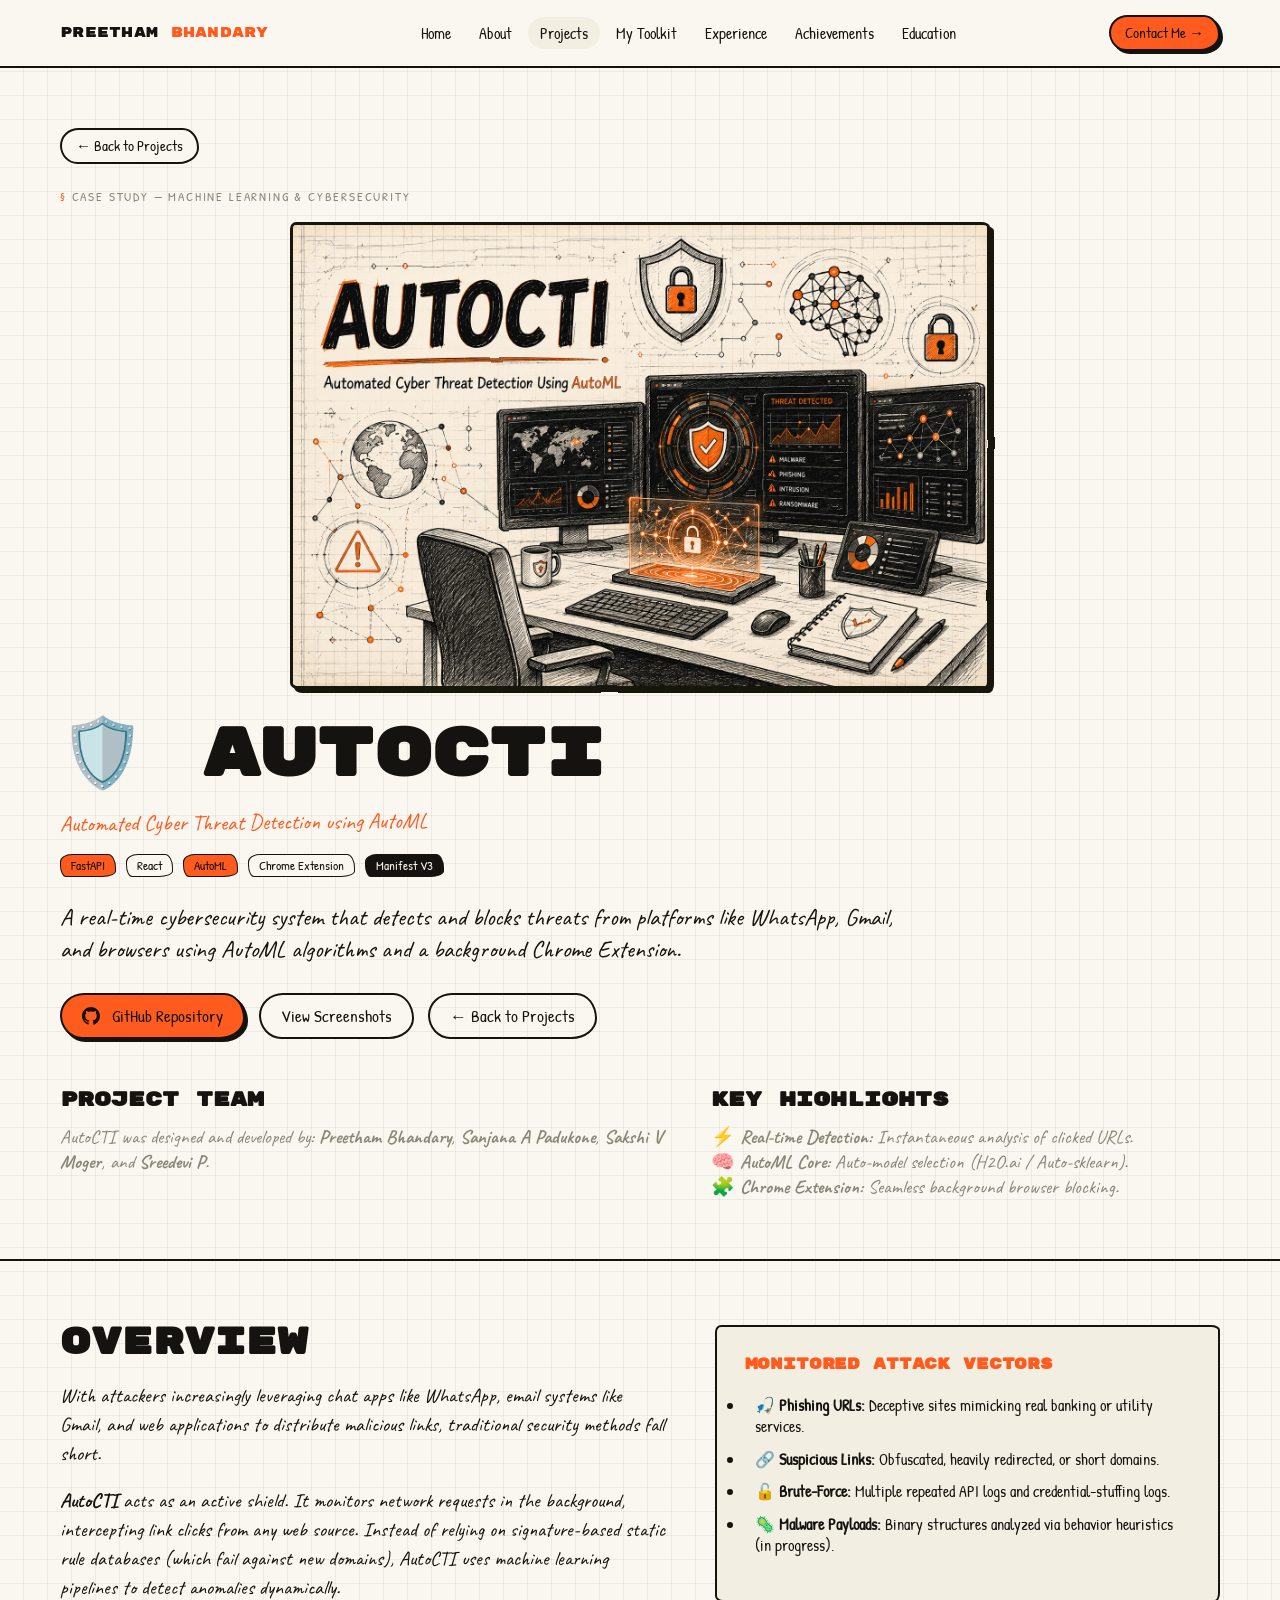
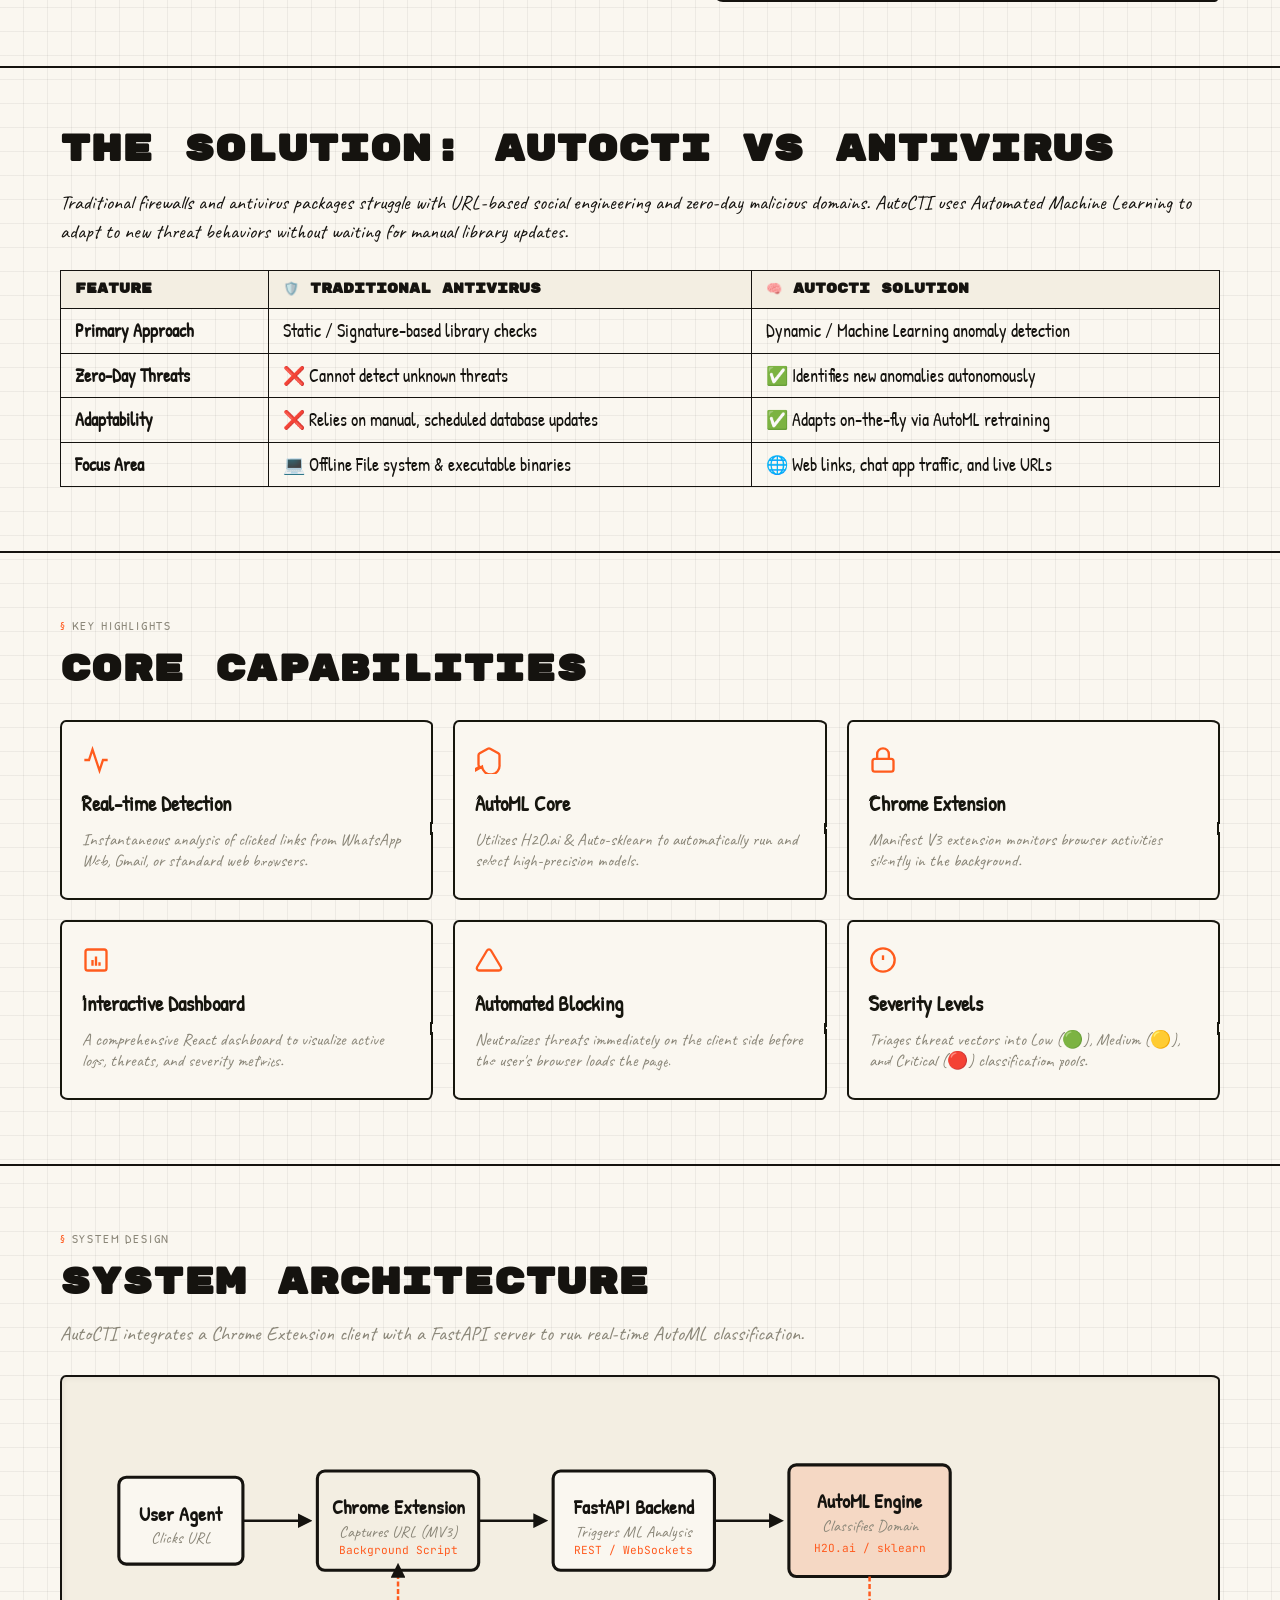
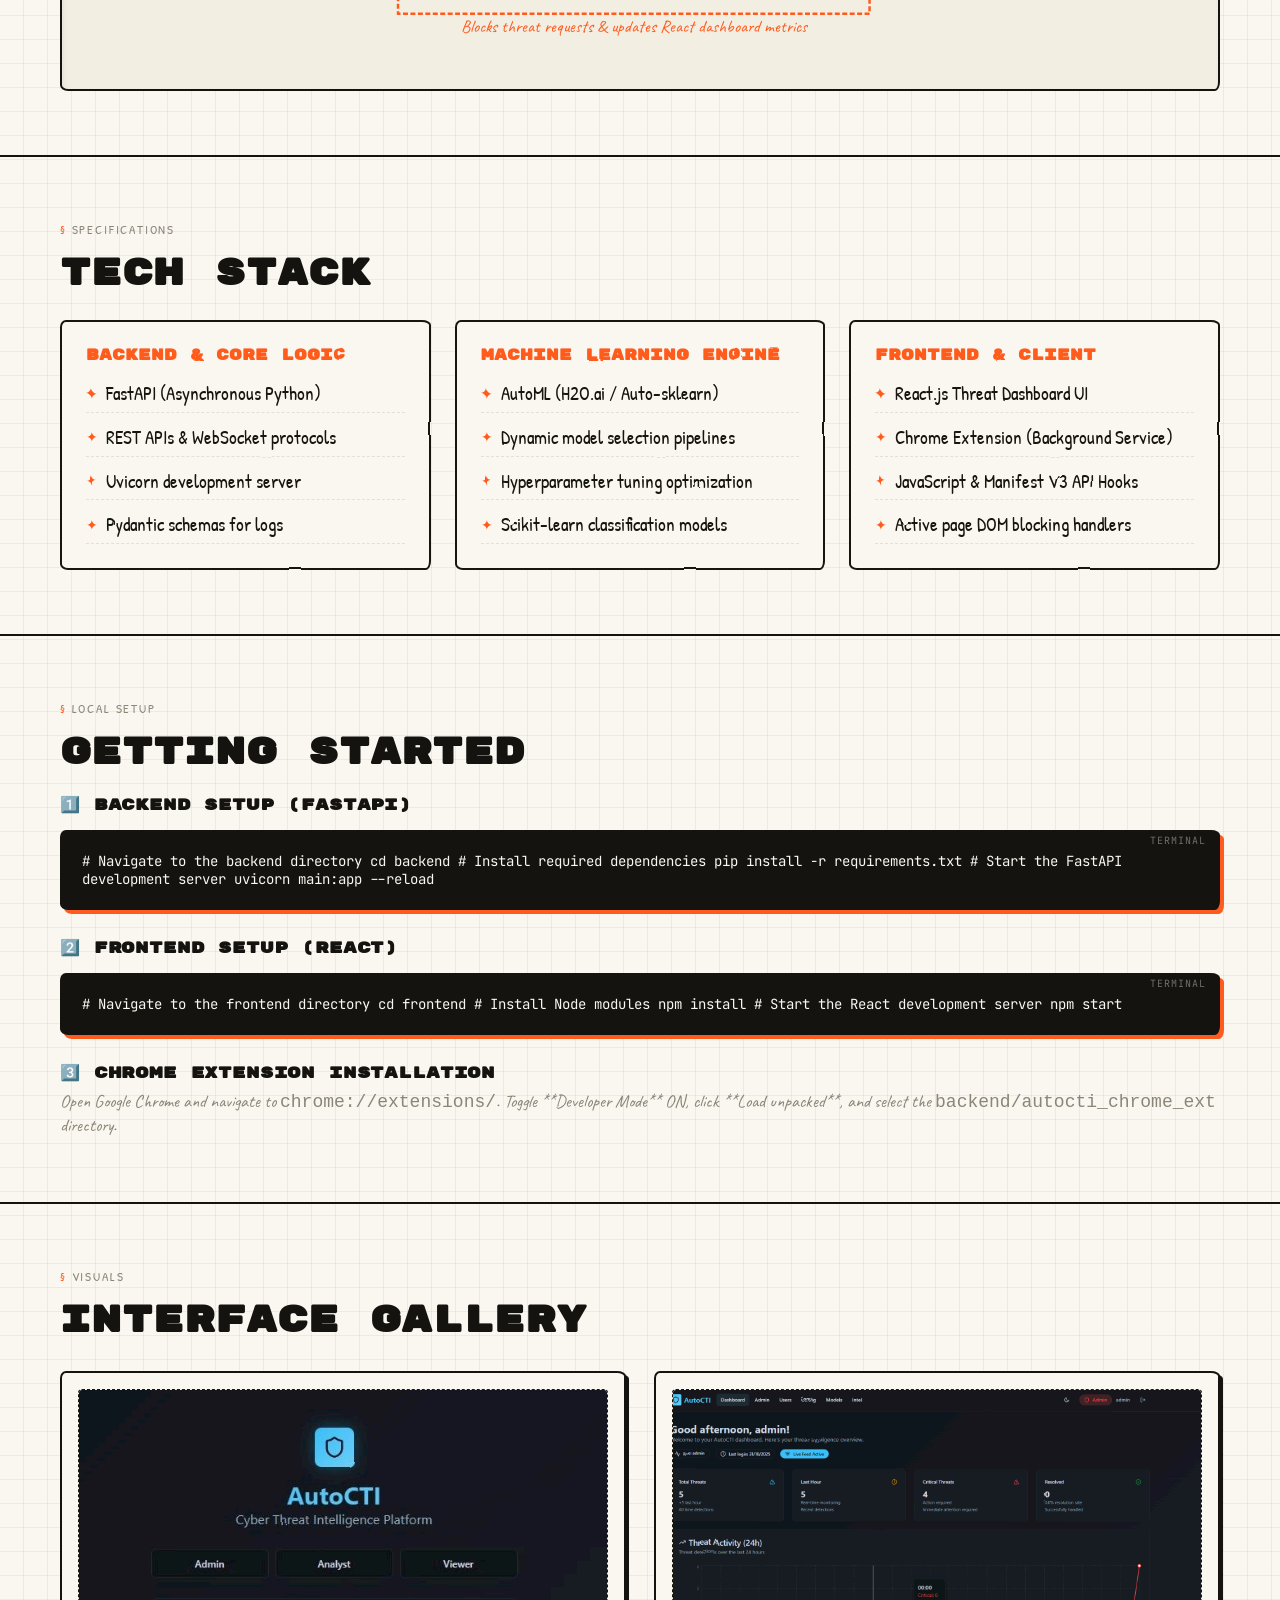
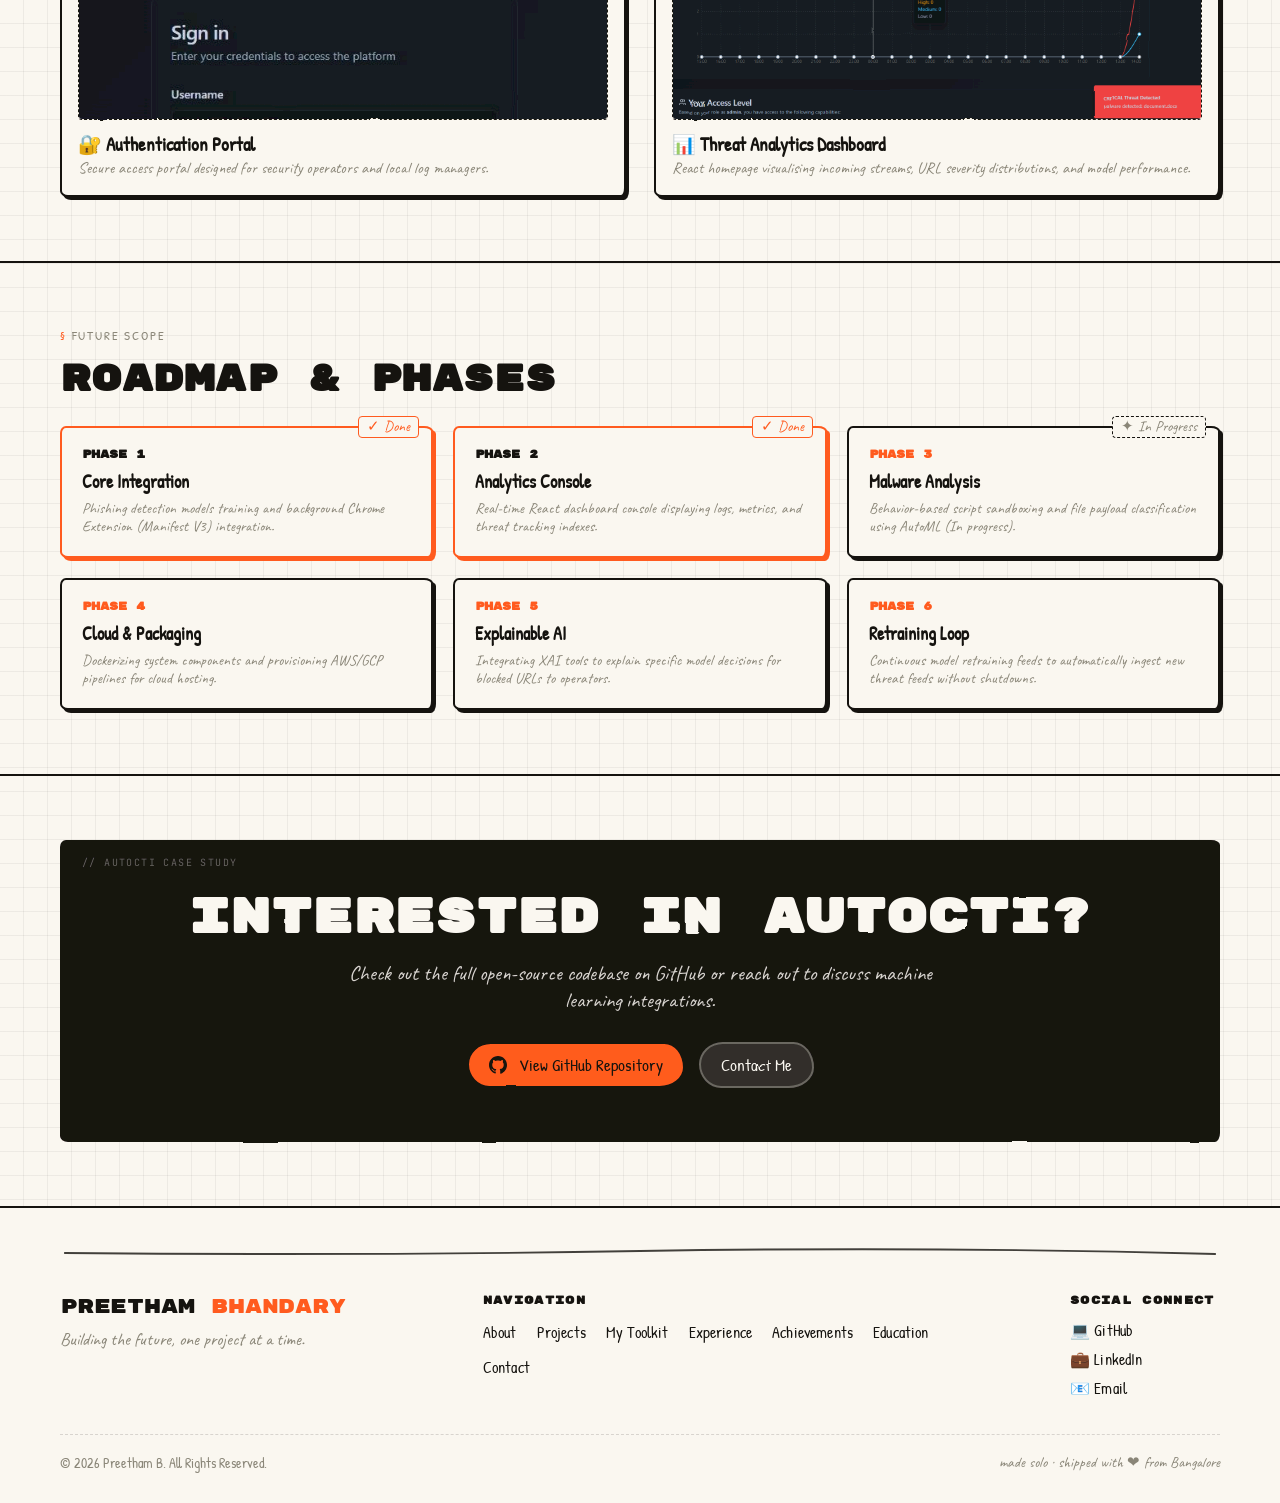
==== commit 05aaed94: "fix: make case banners smaller and centered, and restore project card images to full width" ====
--- a/project-autocti.html
+++ b/project-autocti.html
@@ -31,11 +31,13 @@
 
     .case-banner {
       width: 100%;
-      height: clamp(240px, 40vw, 480px);
+      max-width: 700px;
+      height: auto;
+      aspect-ratio: 3 / 2;
       border: 3px solid var(--rule);
       border-radius: var(--radius);
       overflow: hidden;
-      margin-bottom: 32px;
+      margin: 0 auto 32px;
       background: var(--paper-2);
       box-shadow: 4px 4px 0 var(--rule);
     }
@@ -44,7 +46,6 @@
       width: 100%;
       height: 100%;
       object-fit: cover;
-      object-position: top;
       display: block;
     }
 
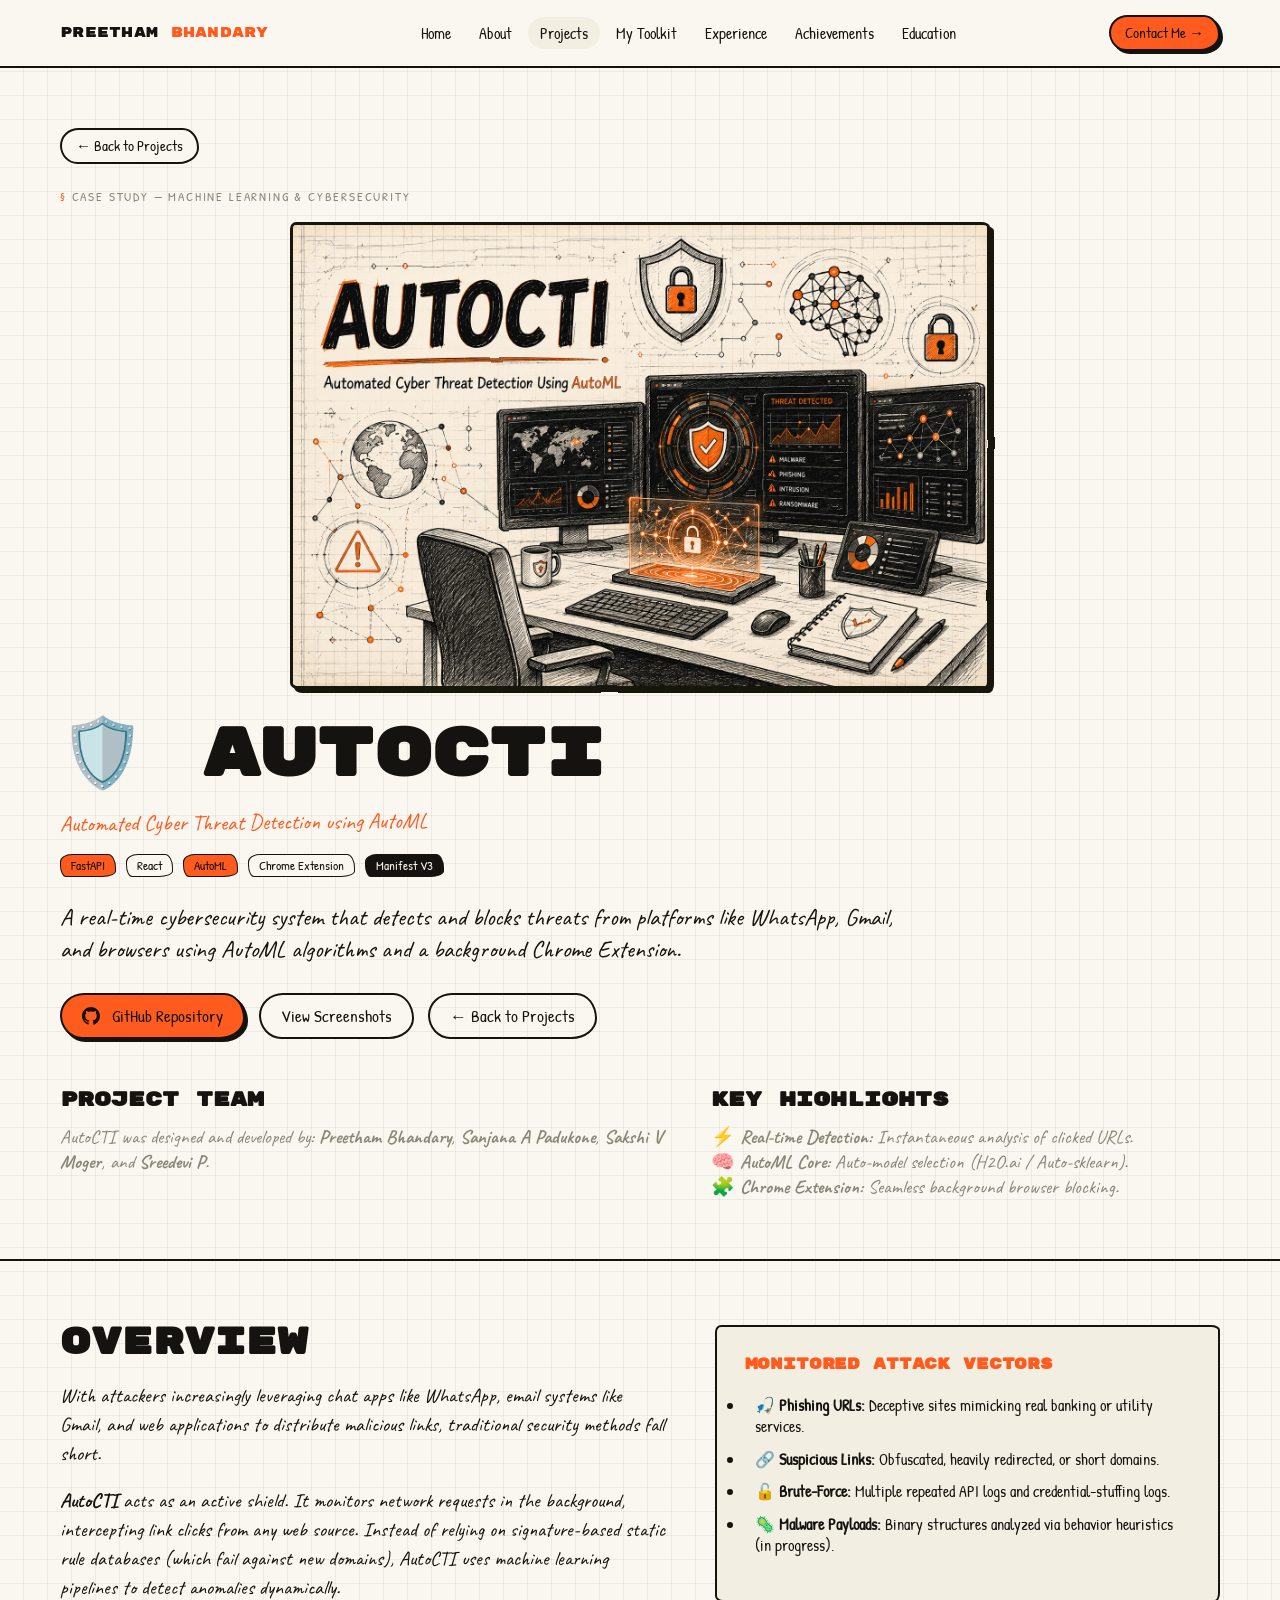
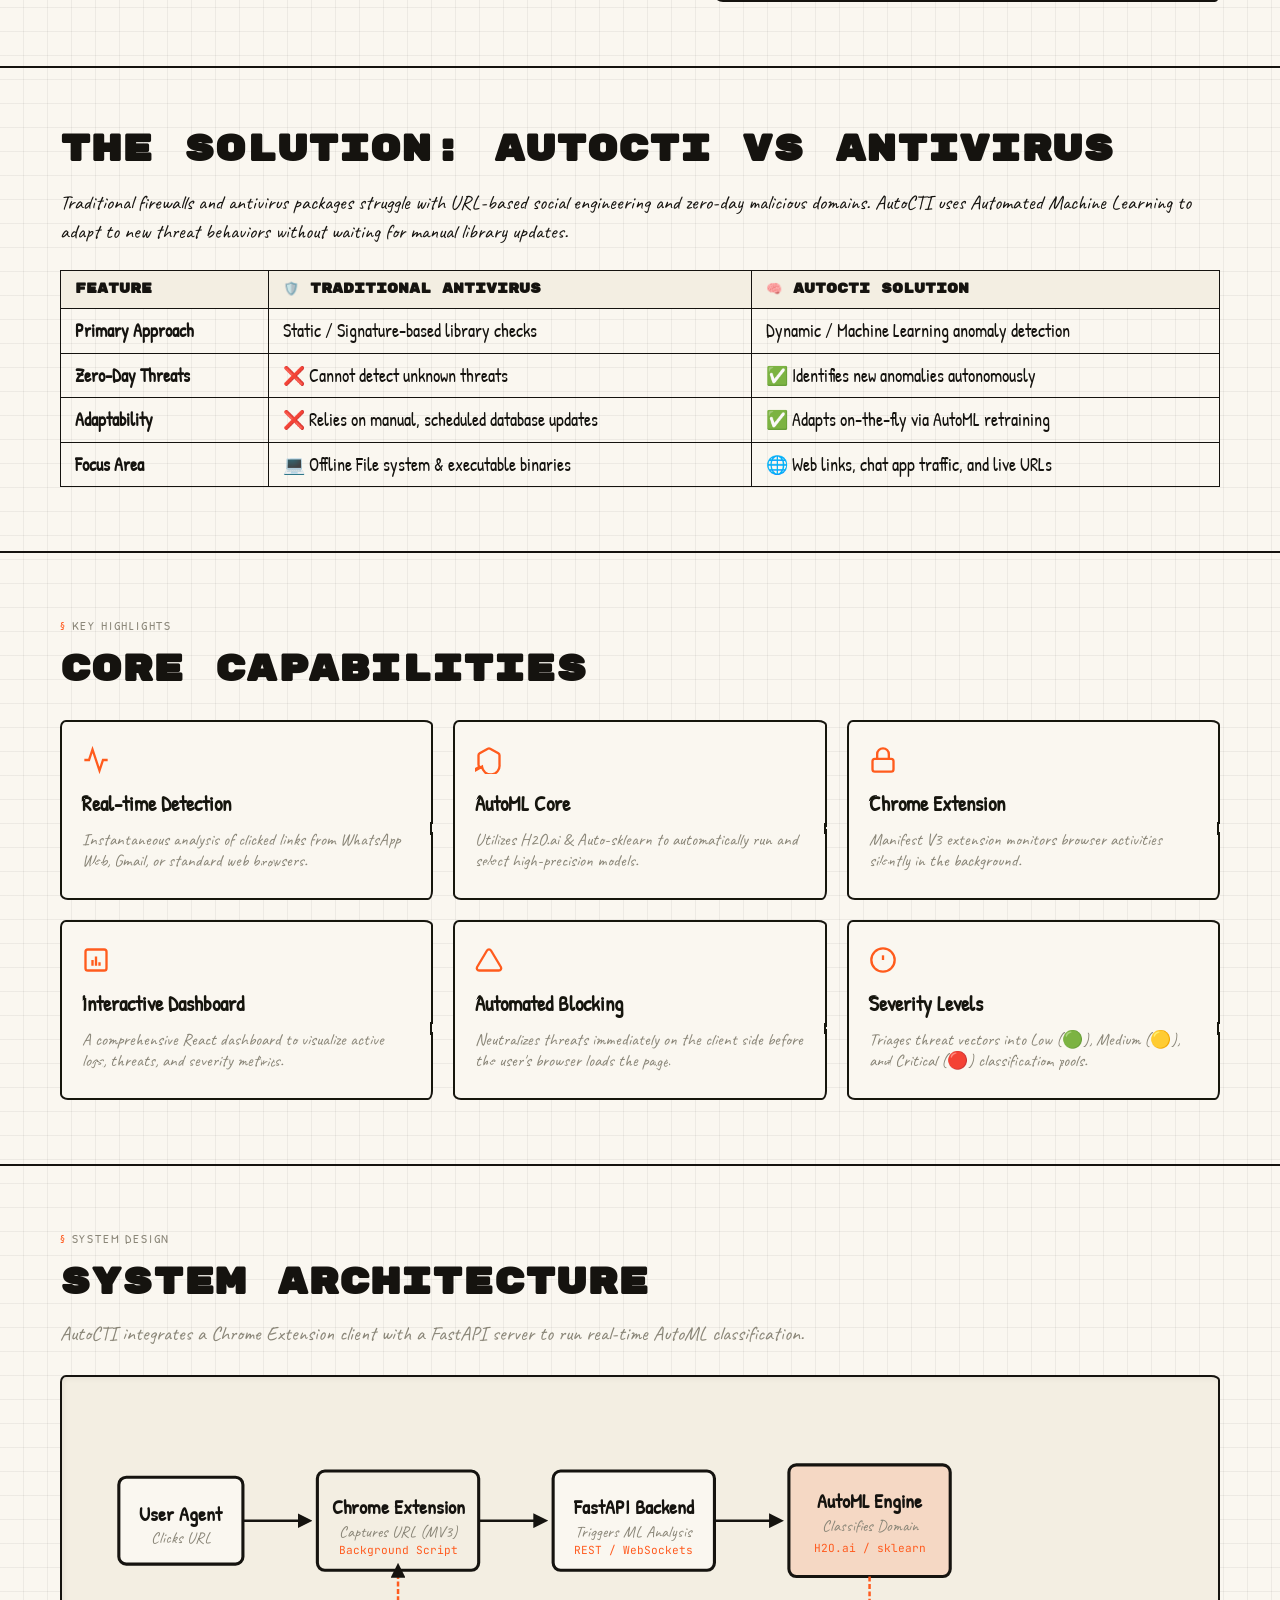
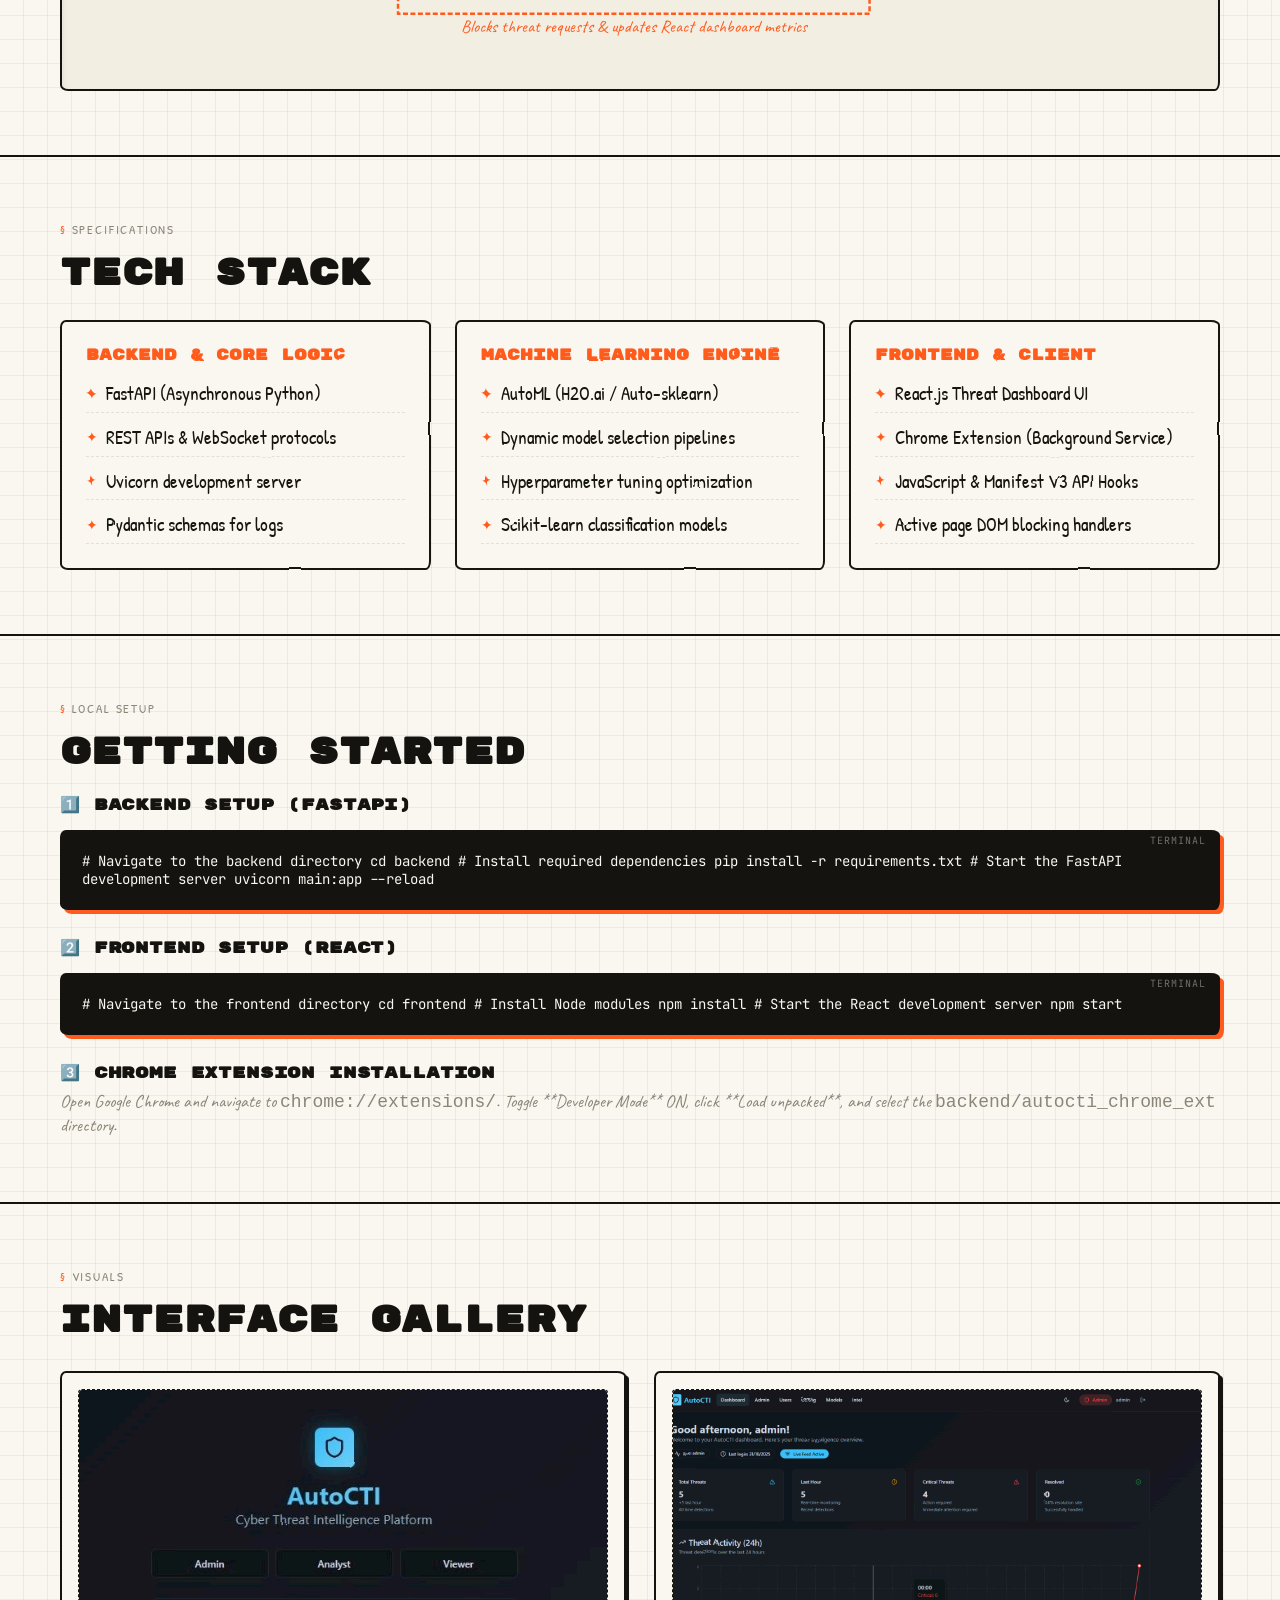
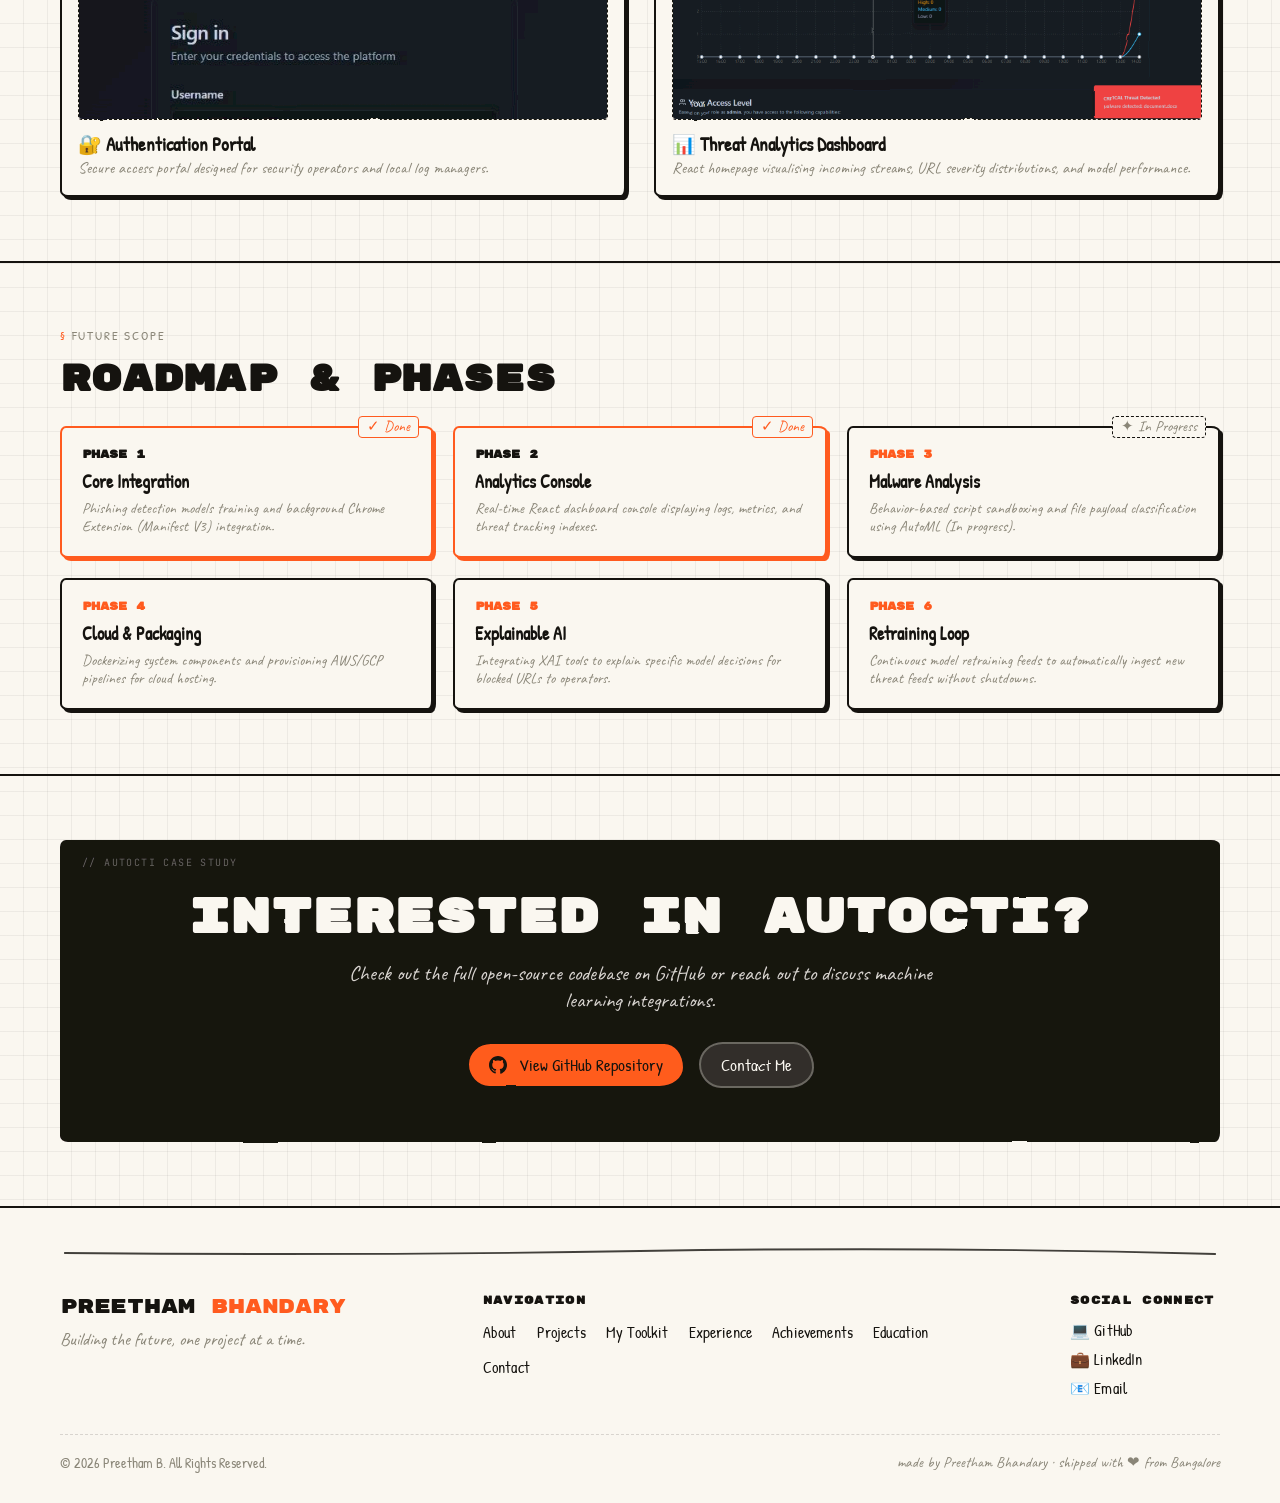
==== commit 05ed5ae1: "Update footer: change 'made solo' to 'made by Preetham Bhandary'" ====
--- a/project-autocti.html
+++ b/project-autocti.html
@@ -1021,7 +1021,7 @@
       <!-- Copyright note -->
       <div style="margin-top: 36px; padding-top: 18px; border-top: 1px dashed rgba(21,19,15,0.15); display: flex; justify-content: space-between; align-items: center; flex-wrap: wrap; gap: 12px; font-family: 'Patrick Hand', cursive; font-size: 14px; color: var(--muted);">
         <span>© 2026 Preetham B. All Rights Reserved.</span>
-        <span class="h-hand" style="font-size: 15px;">made solo · shipped with ❤ from Bangalore</span>
+        <span class="h-hand" style="font-size: 15px;">made by Preetham Bhandary · shipped with ❤ from Bangalore</span>
       </div>
     </div>
   </footer>
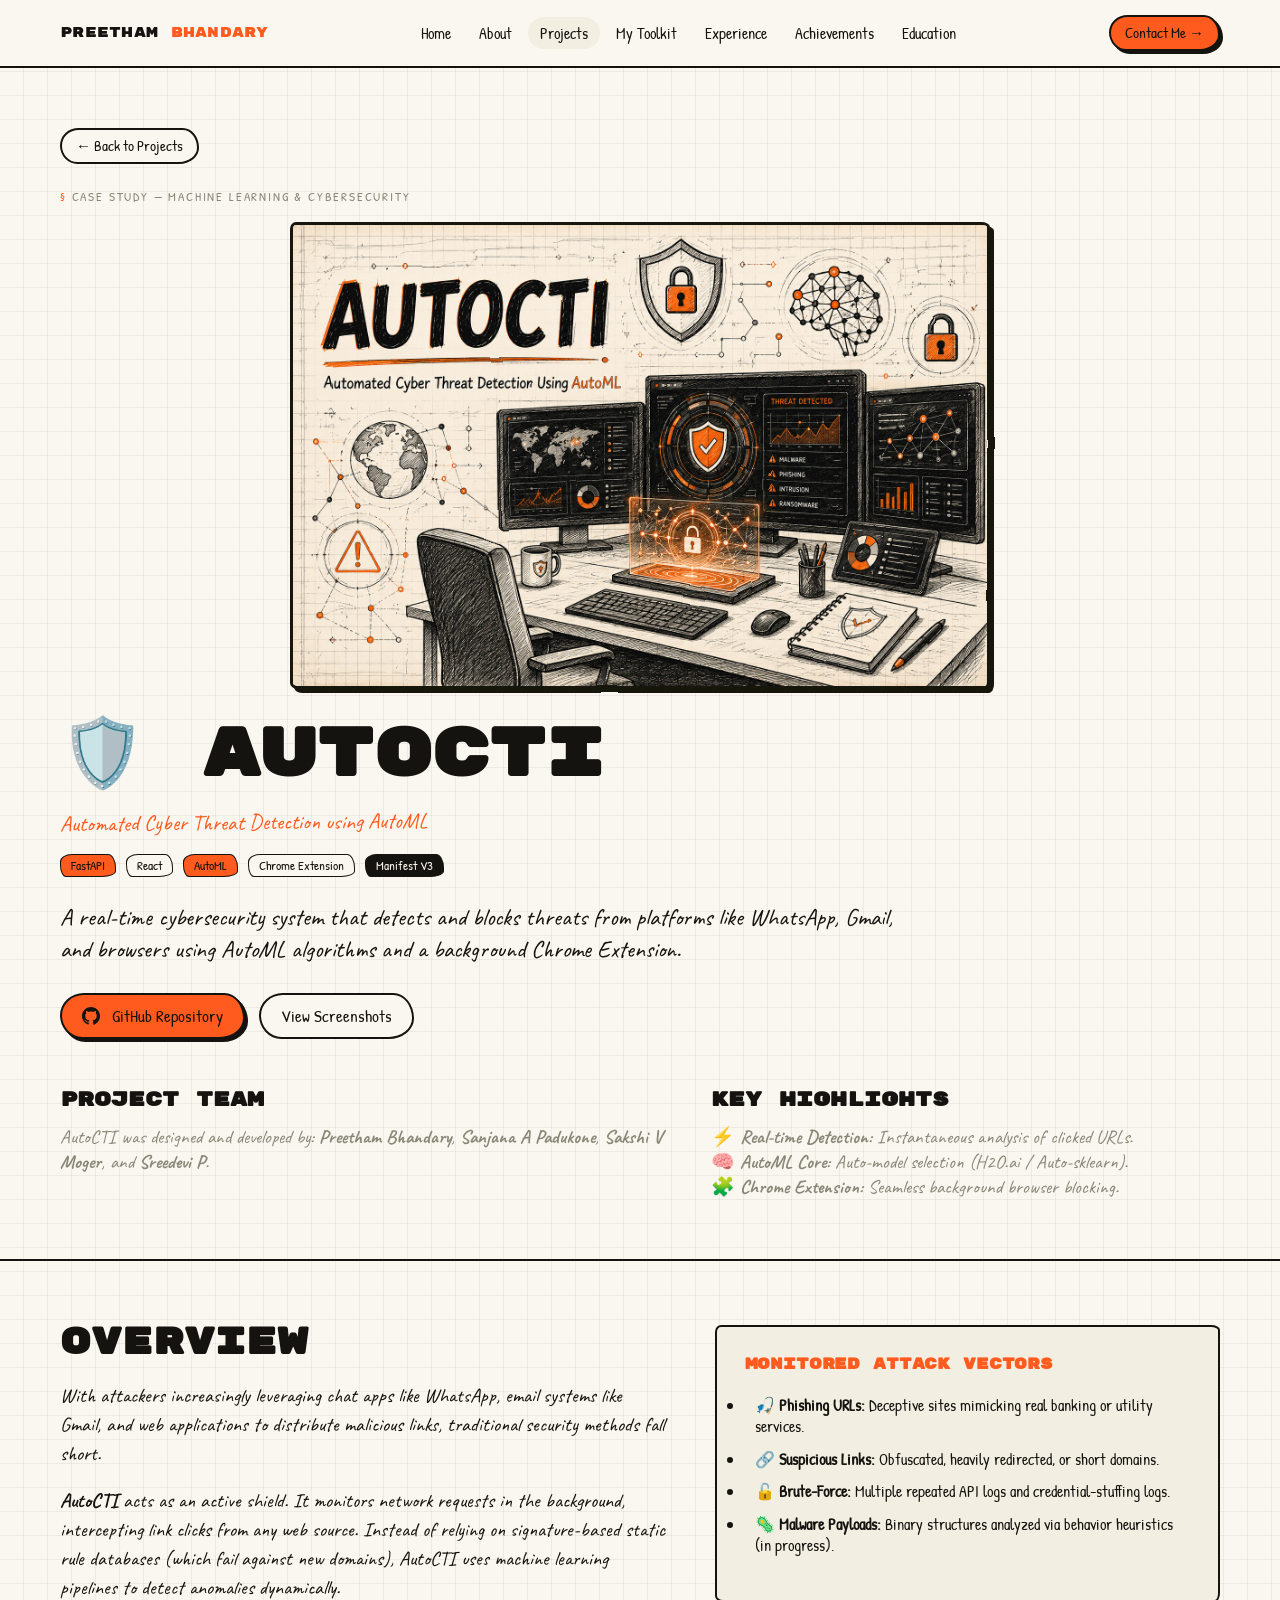
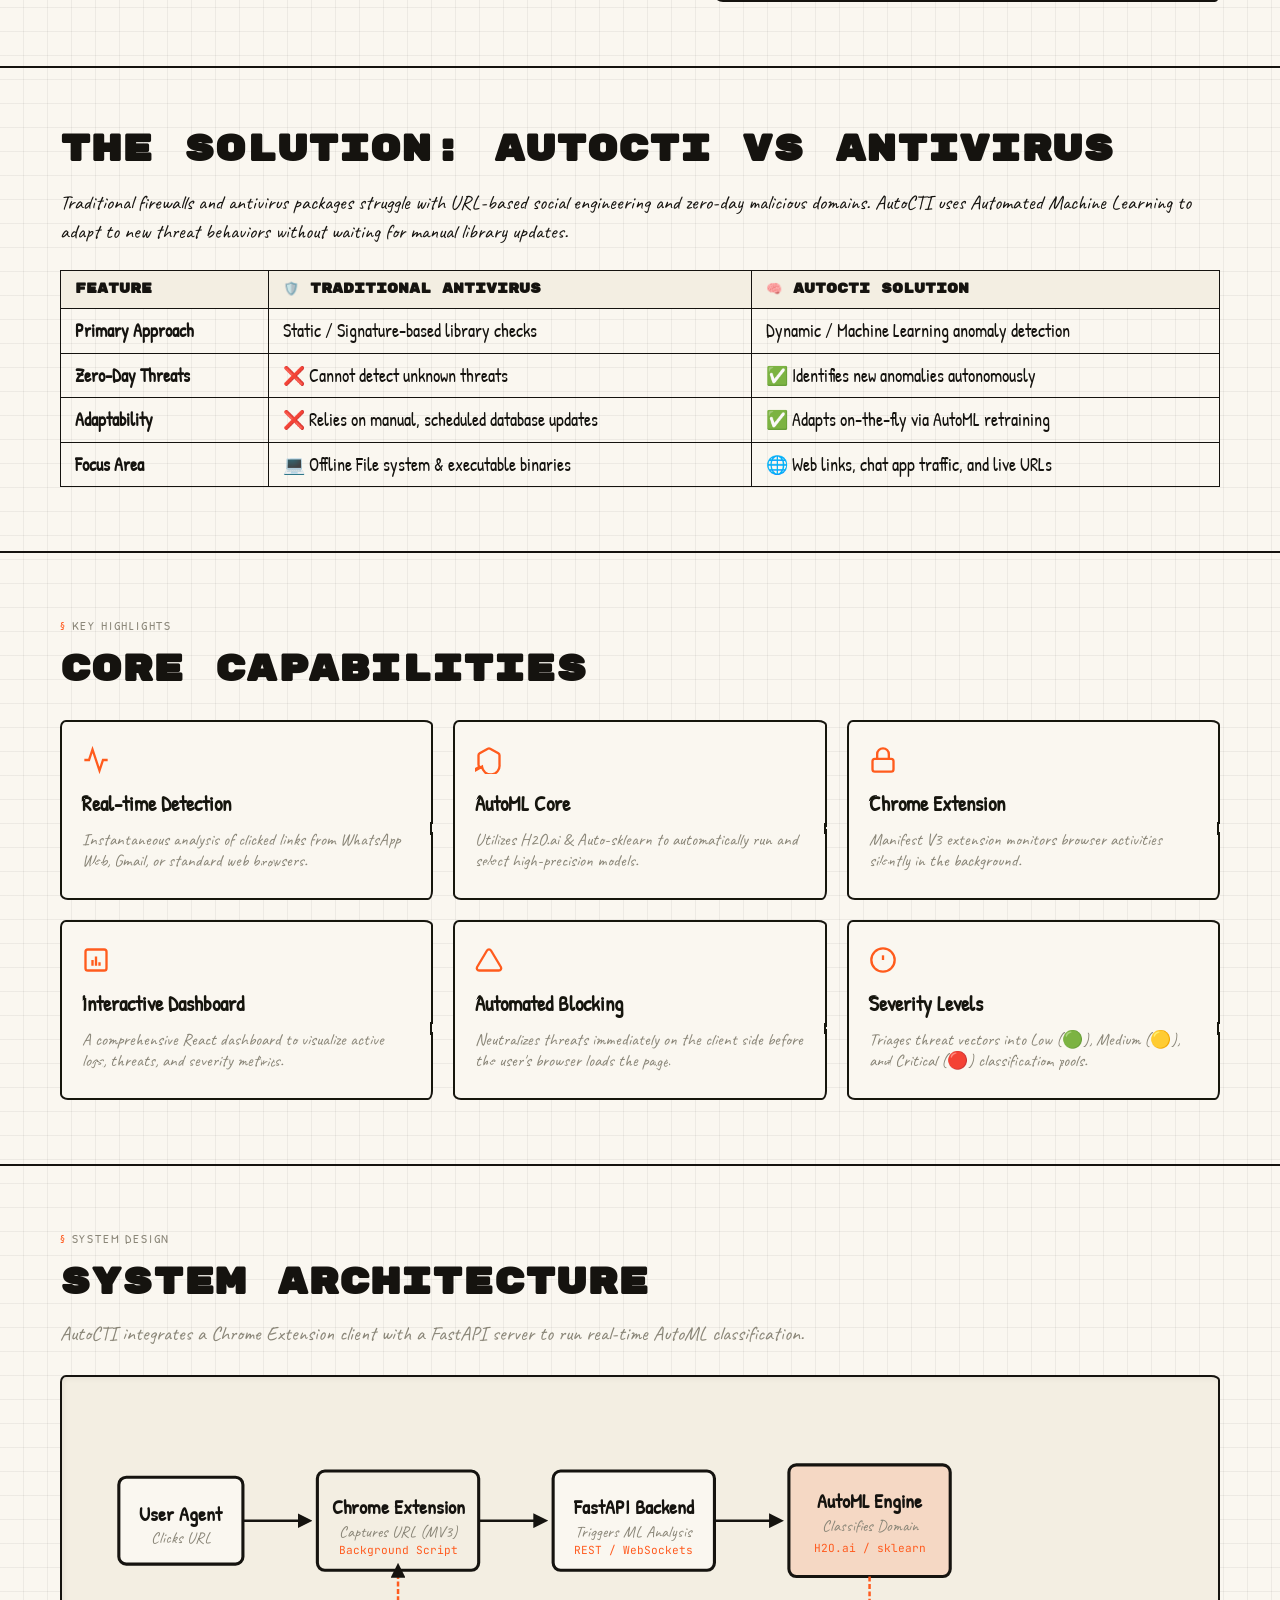
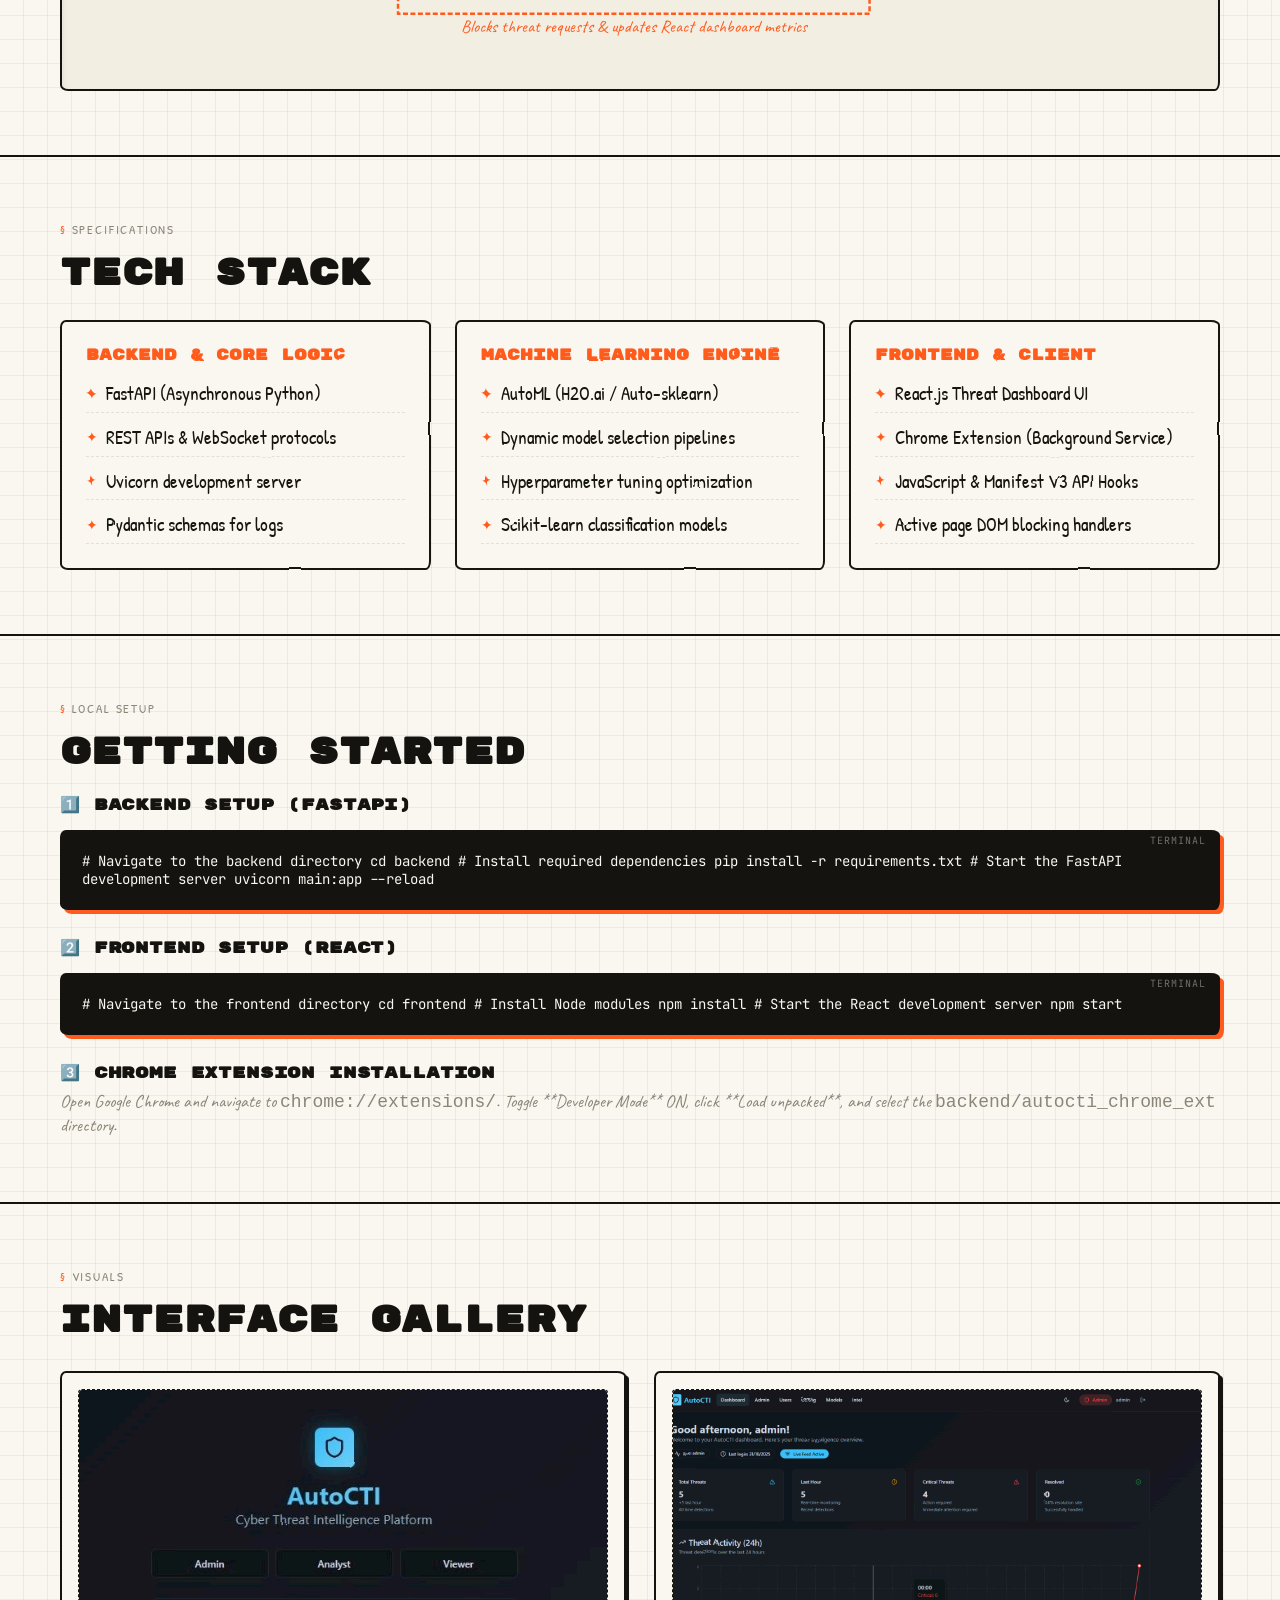
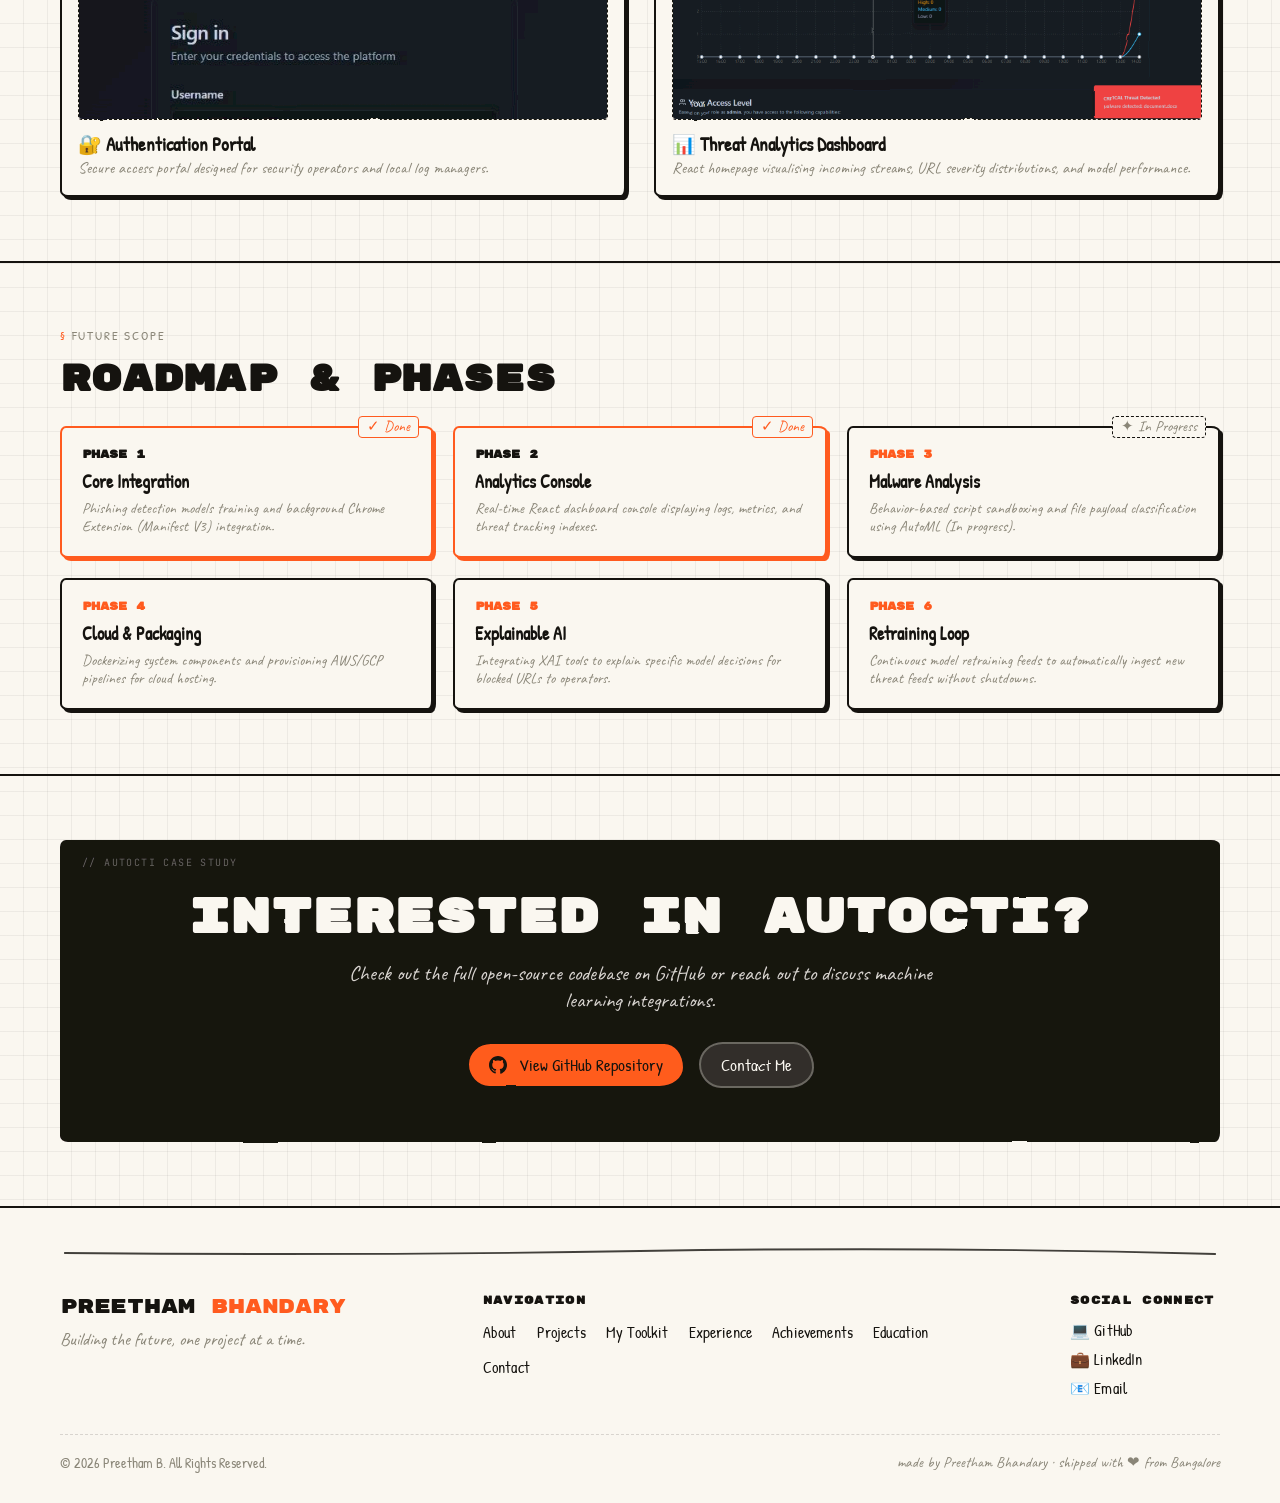
==== commit 97c63618: "Integrate EmailJS into contact form with notebook success/failure notifications" ====
--- a/project-autocti.html
+++ b/project-autocti.html
@@ -468,9 +468,11 @@
         padding: 36px 20px;
       }
     }
+
     footer a {
       transition: color 0.15s;
     }
+
     footer a:hover {
       color: var(--accent) !important;
     }
@@ -524,7 +526,7 @@
   <!-- HERO SECTION -->
   <header class="case-hero">
     <div class="wrap">
-      <a href="projects.html" class="btn sm" style="margin-bottom: 24px;">← Back to Projects</a>
+      <a href="index.html" class="btn sm" style="margin-bottom: 24px;">← Back to Projects</a>
       <div class="section-tag">Case Study — Machine Learning &amp; Cybersecurity</div>
 
       <div class="case-banner wobble">
@@ -556,7 +558,6 @@
           GitHub Repository
         </a>
         <a href="#gallery" class="btn">View Screenshots</a>
-        <a href="projects.html" class="btn ghost">← Back to Projects</a>
       </div>
 
       <div class="case-meta">
@@ -982,20 +983,25 @@
   <footer style="border-top: 2px solid var(--rule); padding: 40px 0 30px; margin-top: 60px; background: var(--paper);">
     <div class="wrap">
       <!-- Hand-drawn divider line -->
-      <svg viewBox="0 0 1200 10" width="100%" height="10" fill="none" stroke="var(--rule)" stroke-width="2" stroke-linecap="round" style="margin-bottom: 30px; opacity: 0.8;">
+      <svg viewBox="0 0 1200 10" width="100%" height="10" fill="none" stroke="var(--rule)" stroke-width="2"
+        stroke-linecap="round" style="margin-bottom: 30px; opacity: 0.8;">
         <path d="M 5,5 Q 300,8 600,3 T 1195,6" />
       </svg>
 
       <div style="display: flex; justify-content: space-between; align-items: flex-start; flex-wrap: wrap; gap: 32px;">
         <!-- Left: Logo & Tagline -->
         <div style="max-width: 320px;">
-          <div class="foot-logo h-display" style="font-size: 20px; margin-bottom: 8px;">PREETHAM <span>BHANDARY</span></div>
-          <p class="h-hand" style="font-size: 18px; color: var(--muted);">Building the future, one project at a time.</p>
+          <div class="foot-logo h-display" style="font-size: 20px; margin-bottom: 8px;">PREETHAM <span>BHANDARY</span>
+          </div>
+          <p class="h-hand" style="font-size: 18px; color: var(--muted);">Building the future, one project at a time.
+          </p>
         </div>
 
         <!-- Middle: Navigation Links -->
         <div>
-          <h5 class="h-display" style="font-size: 11px; text-transform: uppercase; letter-spacing: 0.12em; margin-bottom: 12px;">Navigation</h5>
+          <h5 class="h-display"
+            style="font-size: 11px; text-transform: uppercase; letter-spacing: 0.12em; margin-bottom: 12px;">Navigation
+          </h5>
           <ul style="list-style: none; display: flex; flex-wrap: wrap; gap: 12px 20px; max-width: 450px; padding: 0;">
             <li><a href="index.html#about" class="h-print" style="font-size: 16px;">About</a></li>
             <li><a href="projects.html" class="h-print" style="font-size: 16px;">Projects</a></li>
@@ -1009,17 +1015,23 @@
 
         <!-- Right: Social Links -->
         <div style="min-width: 150px;">
-          <h5 class="h-display" style="font-size: 11px; text-transform: uppercase; letter-spacing: 0.12em; margin-bottom: 12px;">Social Connect</h5>
+          <h5 class="h-display"
+            style="font-size: 11px; text-transform: uppercase; letter-spacing: 0.12em; margin-bottom: 12px;">Social
+            Connect</h5>
           <ul style="list-style: none; display: flex; flex-direction: column; gap: 8px; padding: 0;">
-            <li><a href="https://github.com/preethu2896" target="_blank" rel="noopener" class="h-print" style="font-size: 16px; display: flex; align-items: center; gap: 6px;">💻 GitHub</a></li>
-            <li><a href="https://linkedin.com/in/preethambhandary" target="_blank" rel="noopener" class="h-print" style="font-size: 16px; display: flex; align-items: center; gap: 6px;">💼 LinkedIn</a></li>
-            <li><a href="index.html#contact" class="h-print" style="font-size: 16px; display: flex; align-items: center; gap: 6px;">📧 Email</a></li>
+            <li><a href="https://github.com/preethu2896" target="_blank" rel="noopener" class="h-print"
+                style="font-size: 16px; display: flex; align-items: center; gap: 6px;">💻 GitHub</a></li>
+            <li><a href="https://linkedin.com/in/preethambhandary" target="_blank" rel="noopener" class="h-print"
+                style="font-size: 16px; display: flex; align-items: center; gap: 6px;">💼 LinkedIn</a></li>
+            <li><a href="index.html#contact" class="h-print"
+                style="font-size: 16px; display: flex; align-items: center; gap: 6px;">📧 Email</a></li>
           </ul>
         </div>
       </div>
 
       <!-- Copyright note -->
-      <div style="margin-top: 36px; padding-top: 18px; border-top: 1px dashed rgba(21,19,15,0.15); display: flex; justify-content: space-between; align-items: center; flex-wrap: wrap; gap: 12px; font-family: 'Patrick Hand', cursive; font-size: 14px; color: var(--muted);">
+      <div
+        style="margin-top: 36px; padding-top: 18px; border-top: 1px dashed rgba(21,19,15,0.15); display: flex; justify-content: space-between; align-items: center; flex-wrap: wrap; gap: 12px; font-family: 'Patrick Hand', cursive; font-size: 14px; color: var(--muted);">
         <span>© 2026 Preetham B. All Rights Reserved.</span>
         <span class="h-hand" style="font-size: 15px;">made by Preetham Bhandary · shipped with ❤ from Bangalore</span>
       </div>
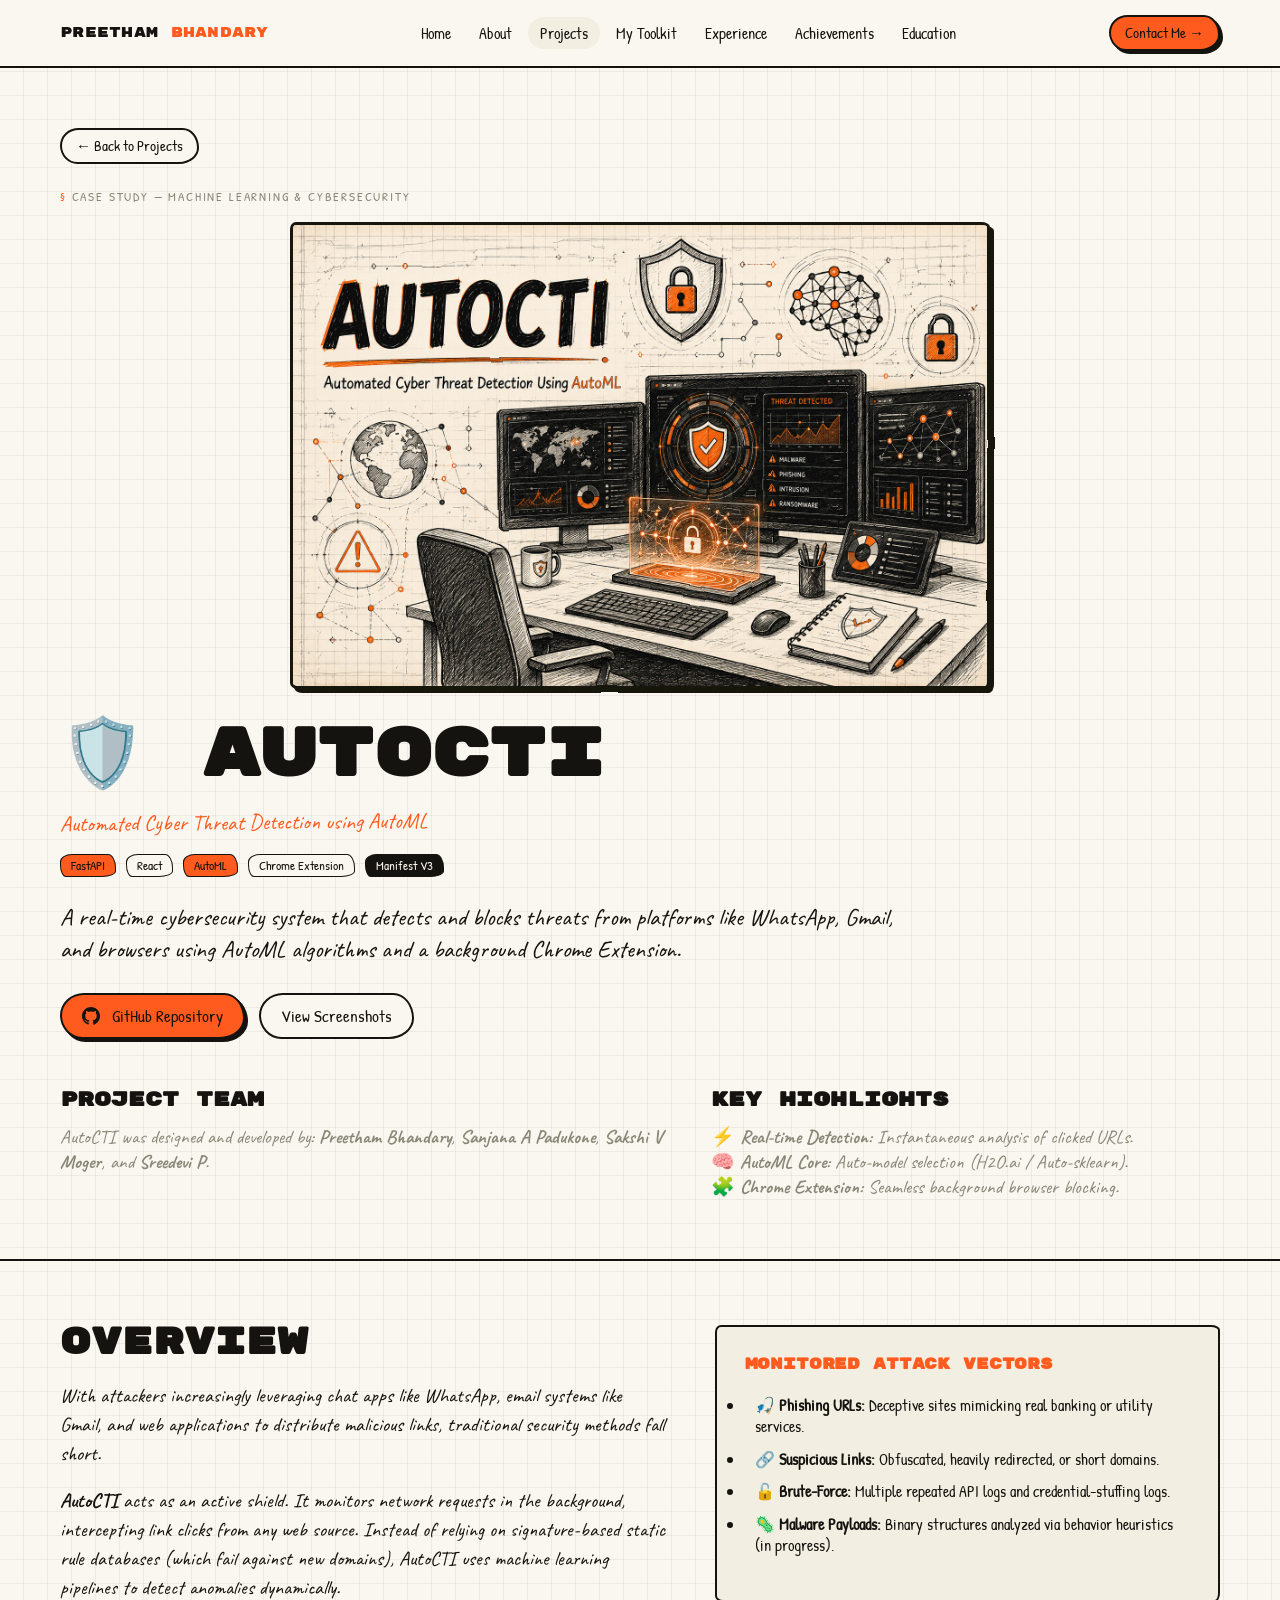
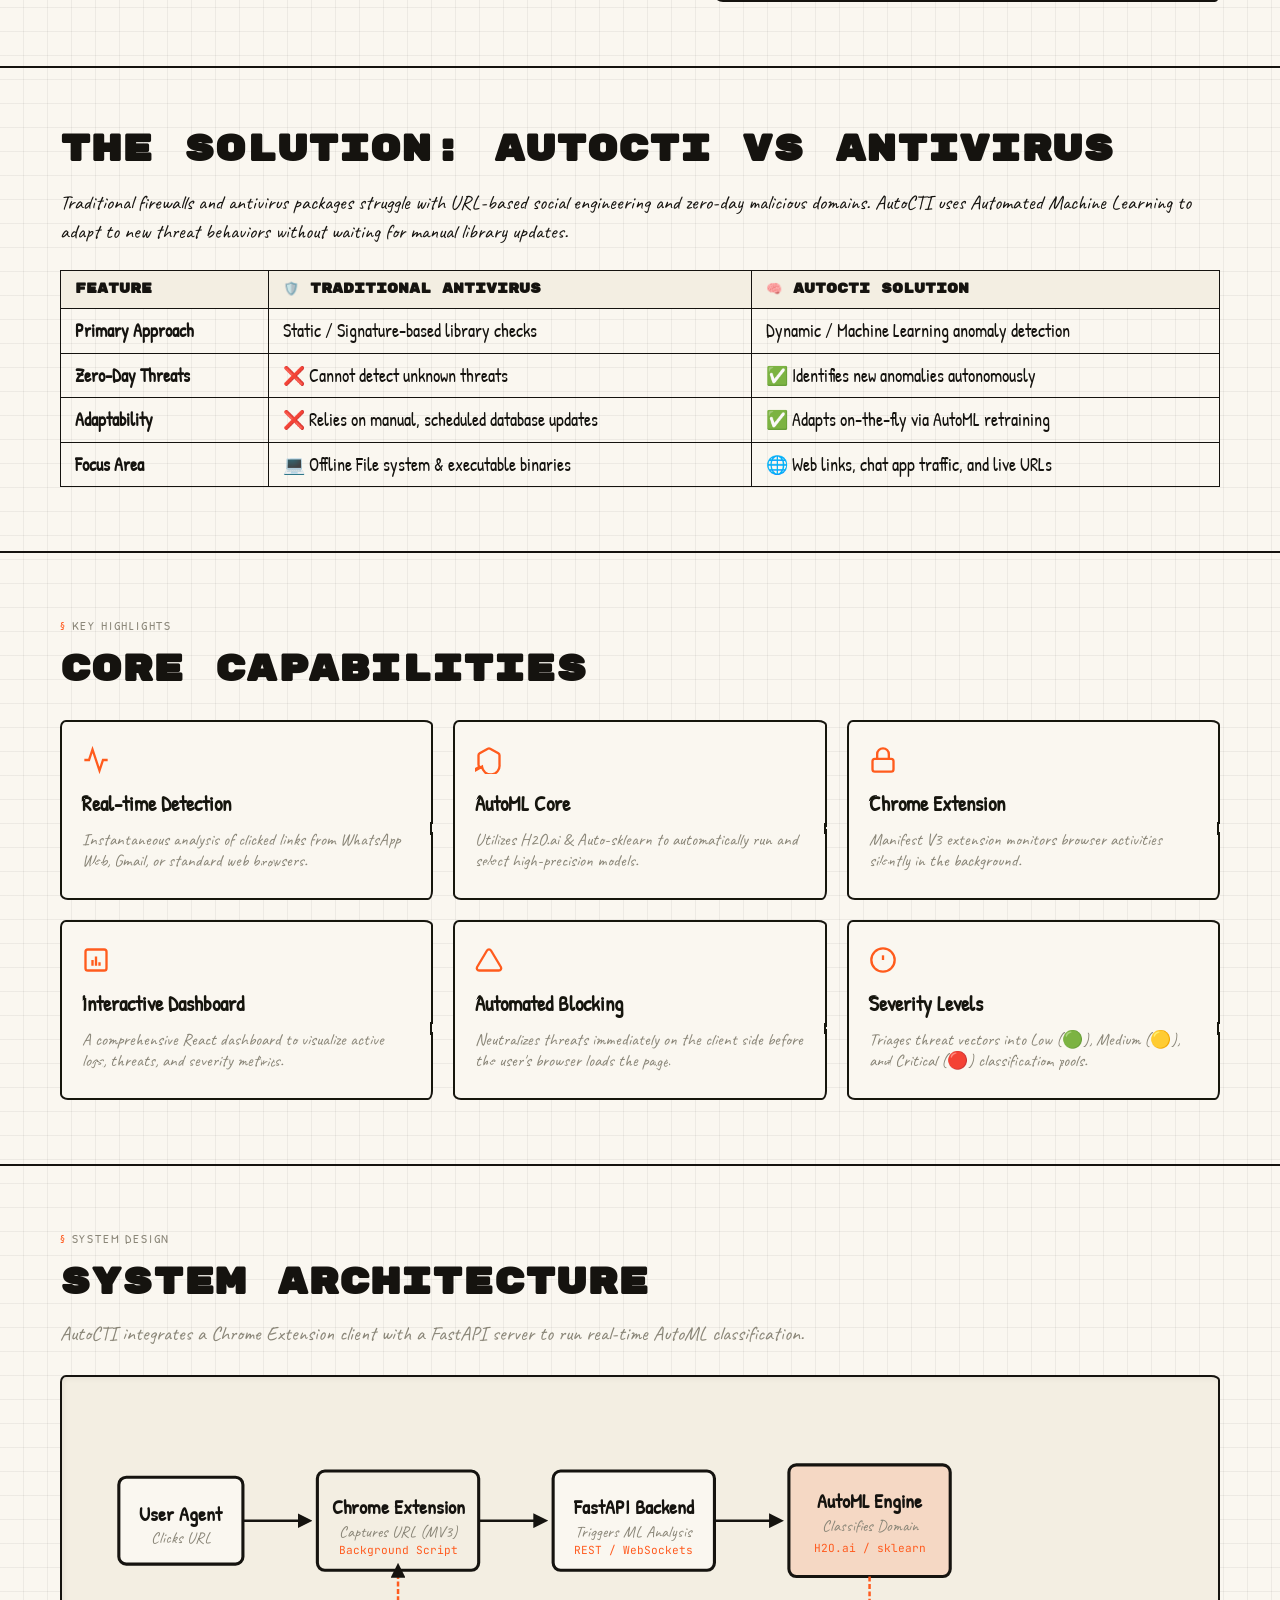
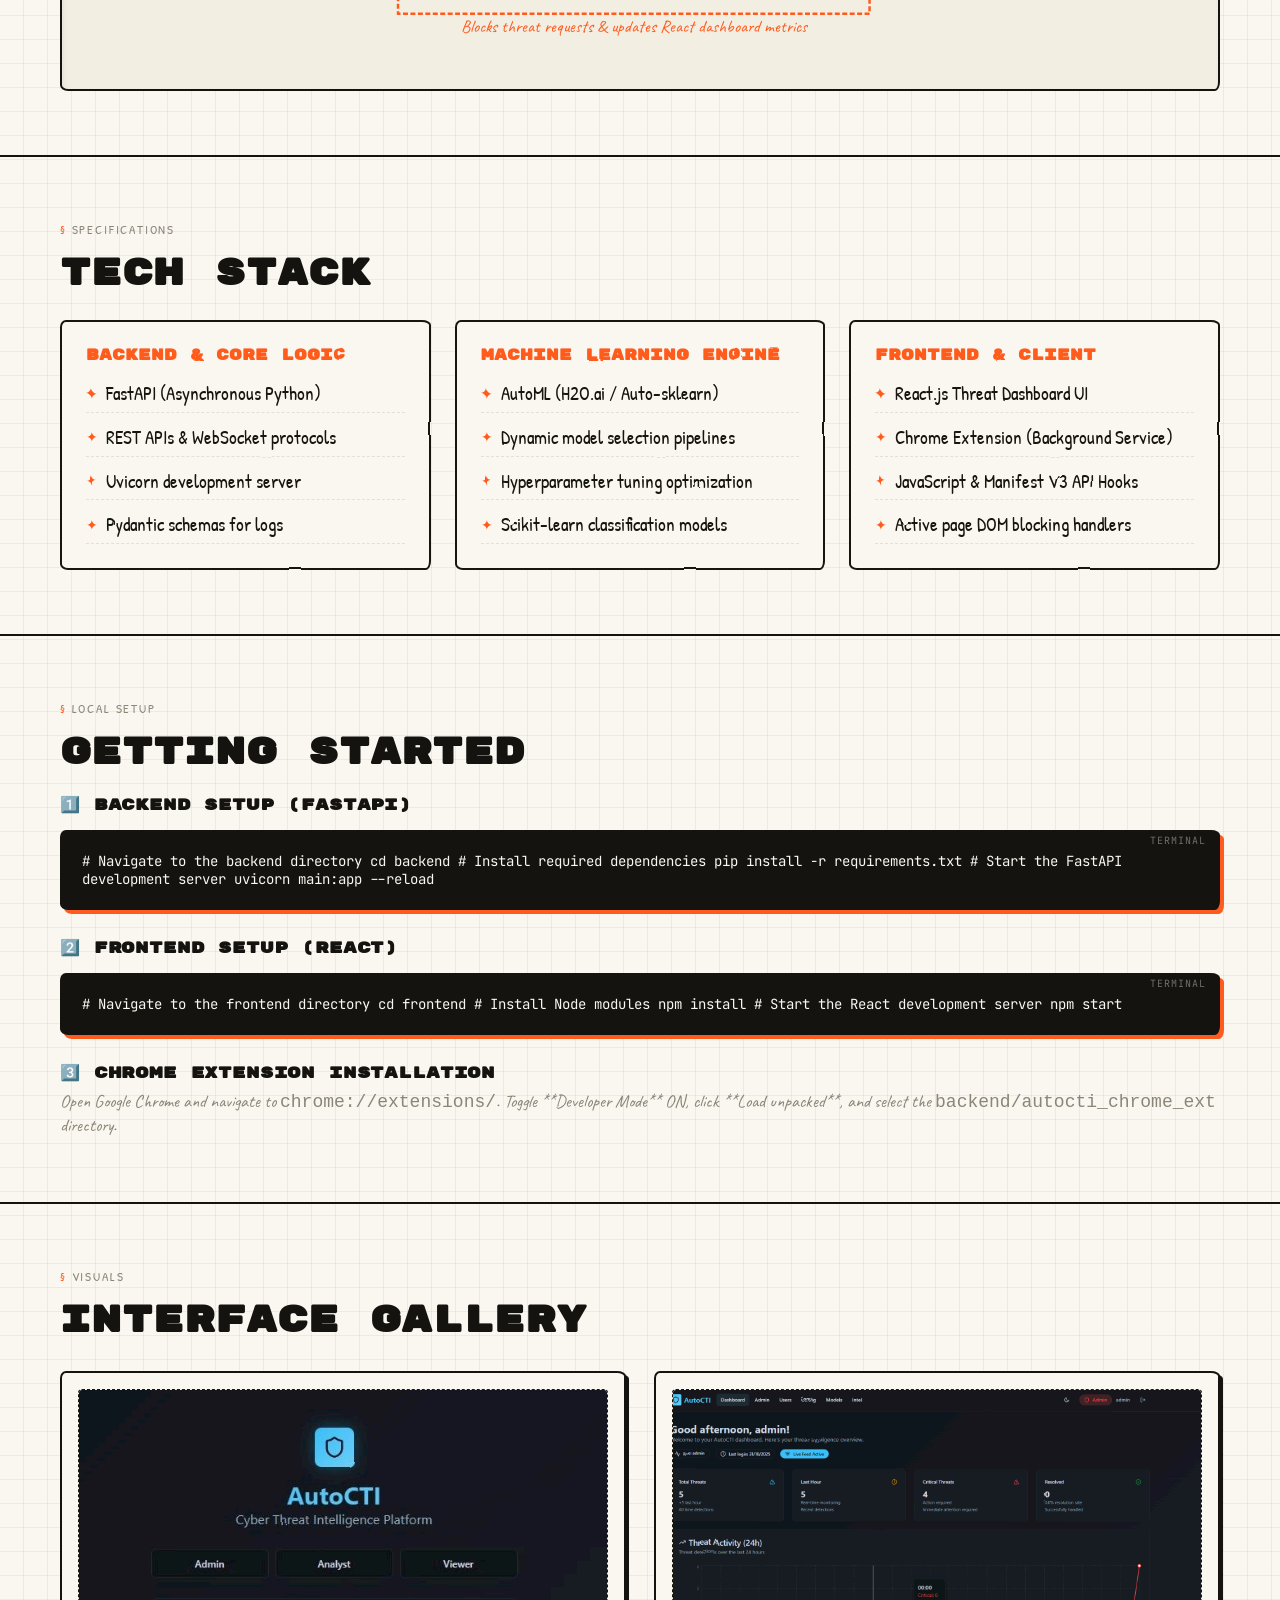
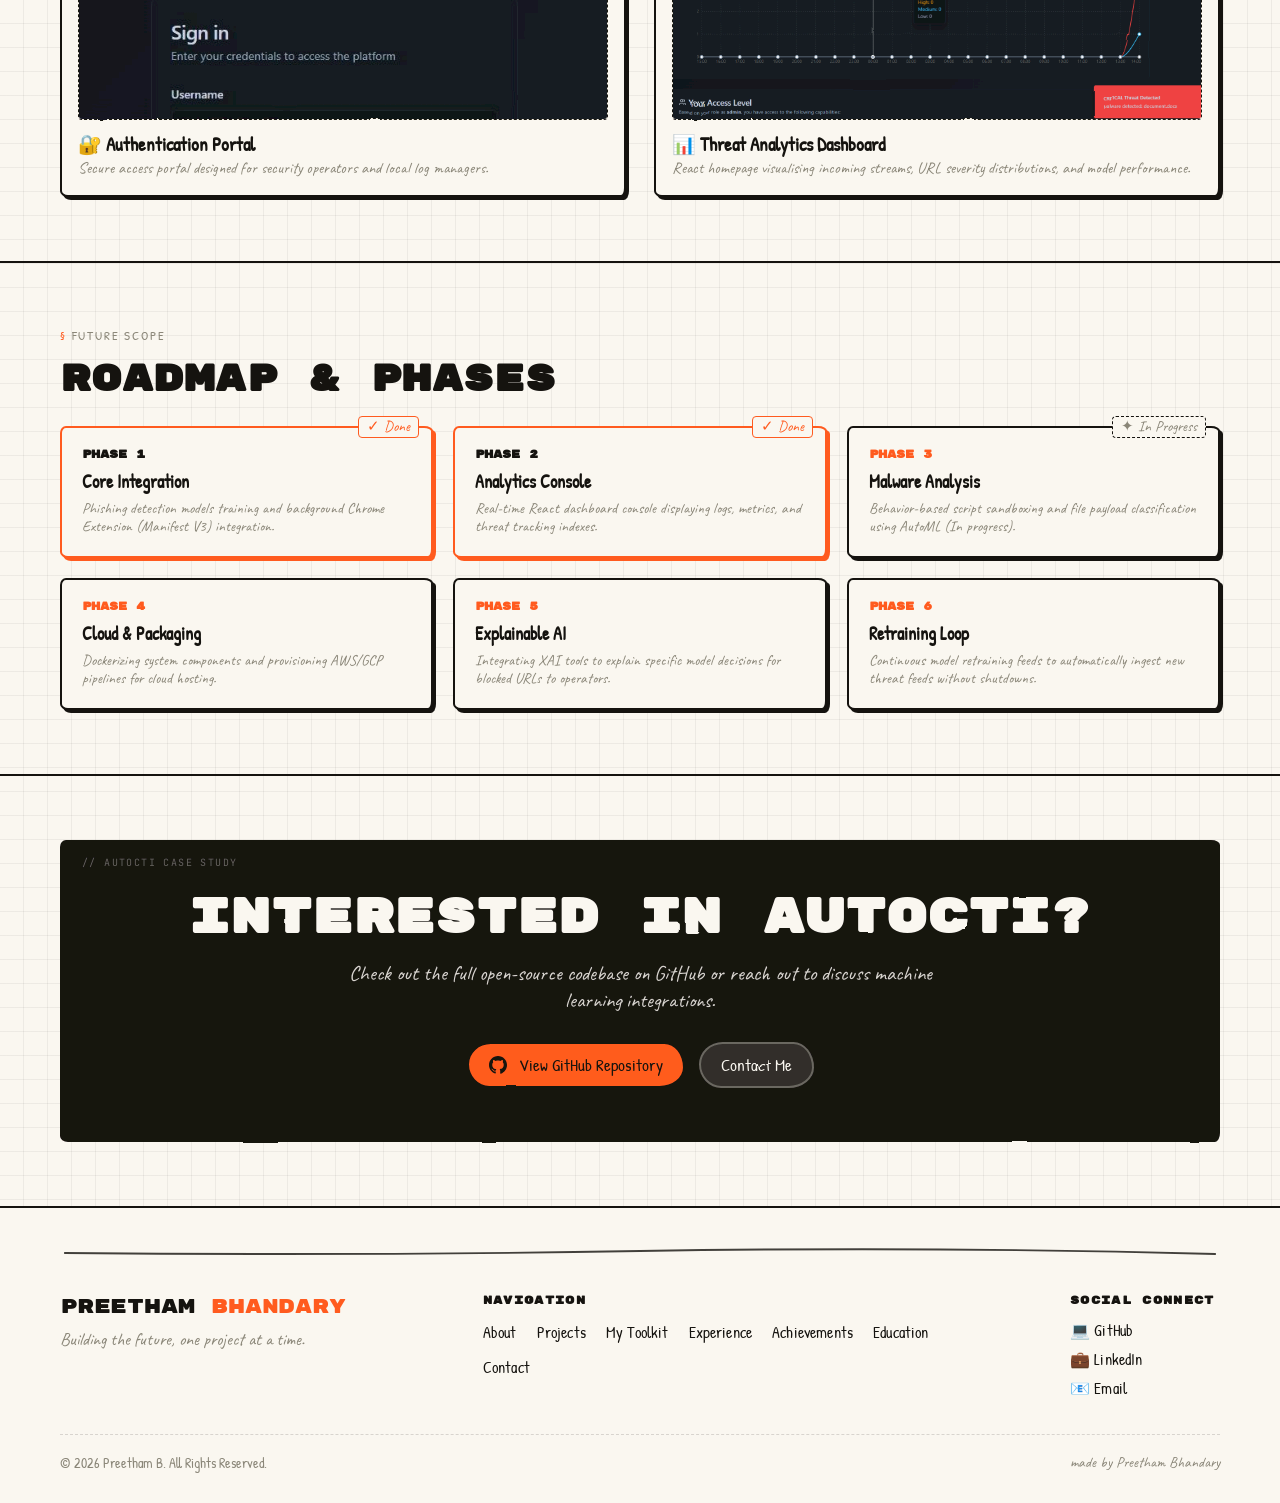
==== commit 37925e62: "Update footer made-by note across all pages and apply minor formatting" ====
--- a/project-autocti.html
+++ b/project-autocti.html
@@ -1033,7 +1033,7 @@
       <div
         style="margin-top: 36px; padding-top: 18px; border-top: 1px dashed rgba(21,19,15,0.15); display: flex; justify-content: space-between; align-items: center; flex-wrap: wrap; gap: 12px; font-family: 'Patrick Hand', cursive; font-size: 14px; color: var(--muted);">
         <span>© 2026 Preetham B. All Rights Reserved.</span>
-        <span class="h-hand" style="font-size: 15px;">made by Preetham Bhandary · shipped with ❤ from Bangalore</span>
+        <span class="h-hand" style="font-size: 15px;">made by Preetham Bhandary</span>
       </div>
     </div>
   </footer>
